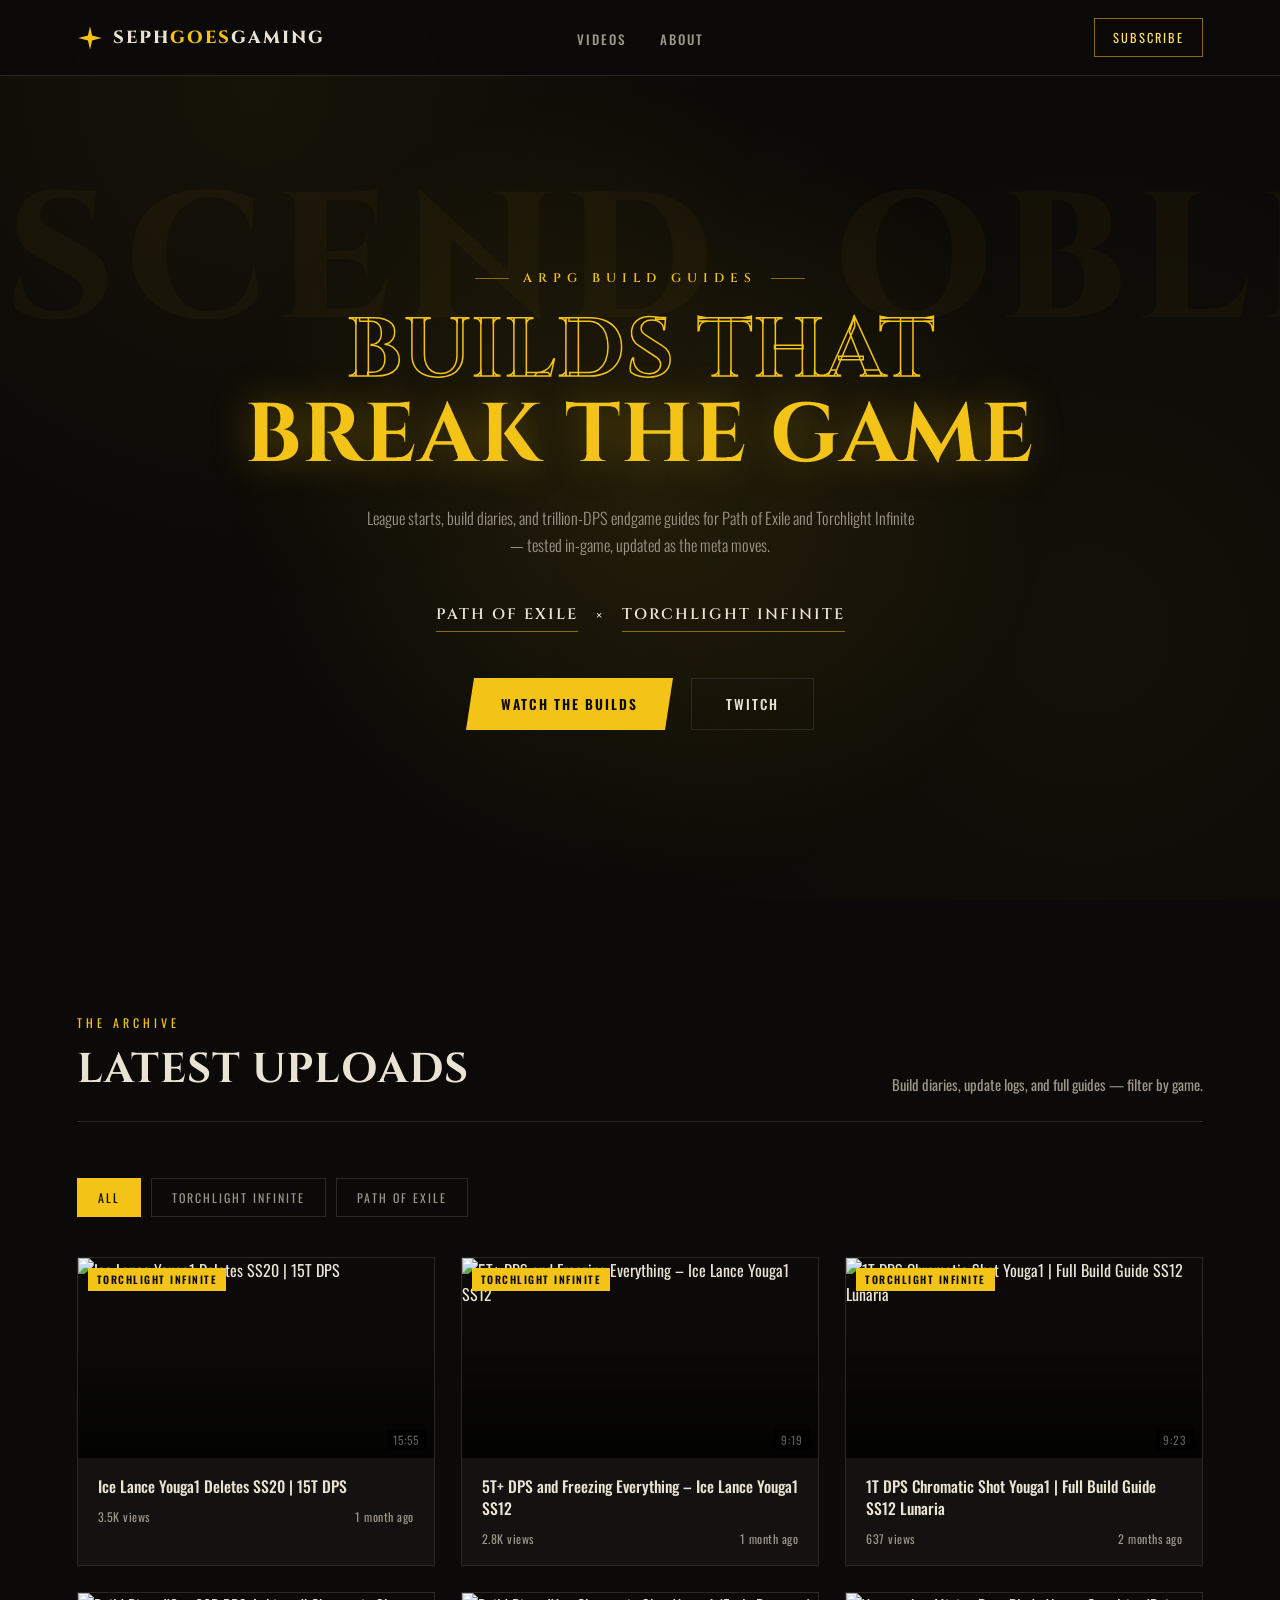
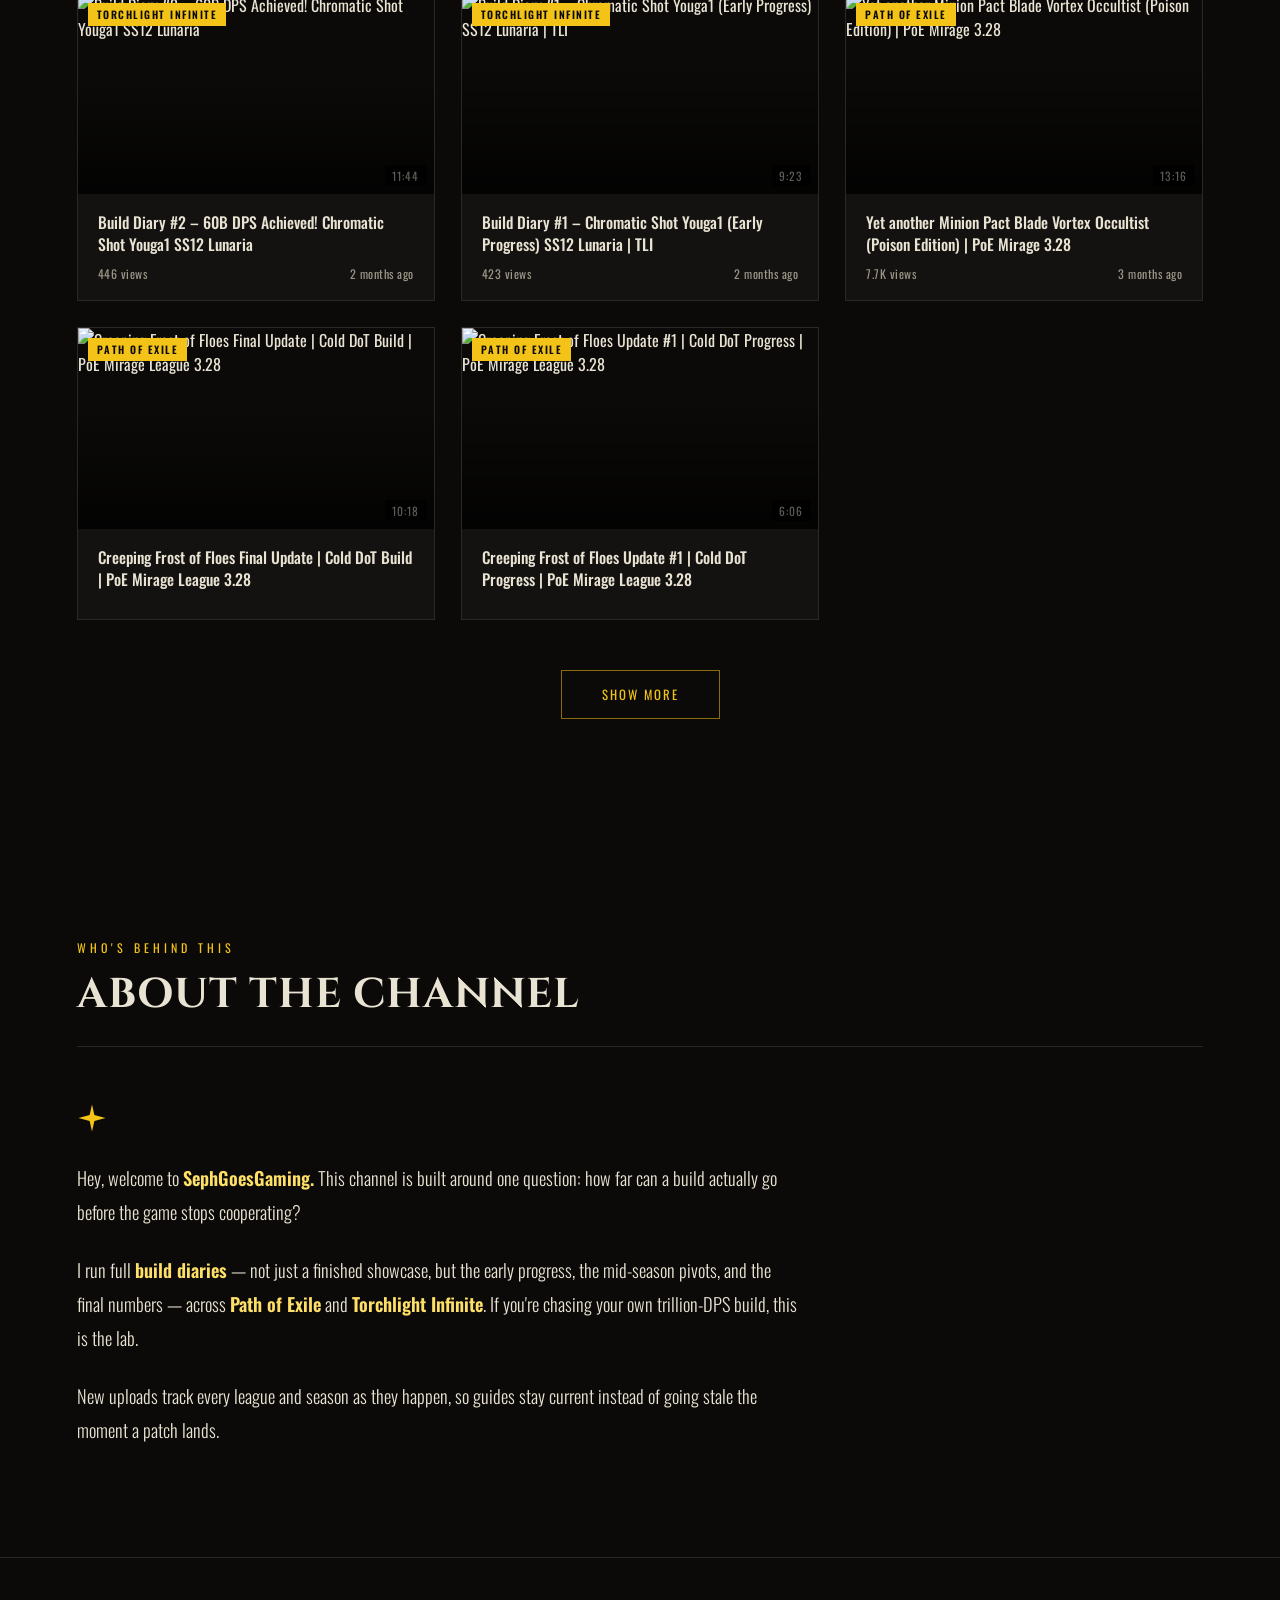
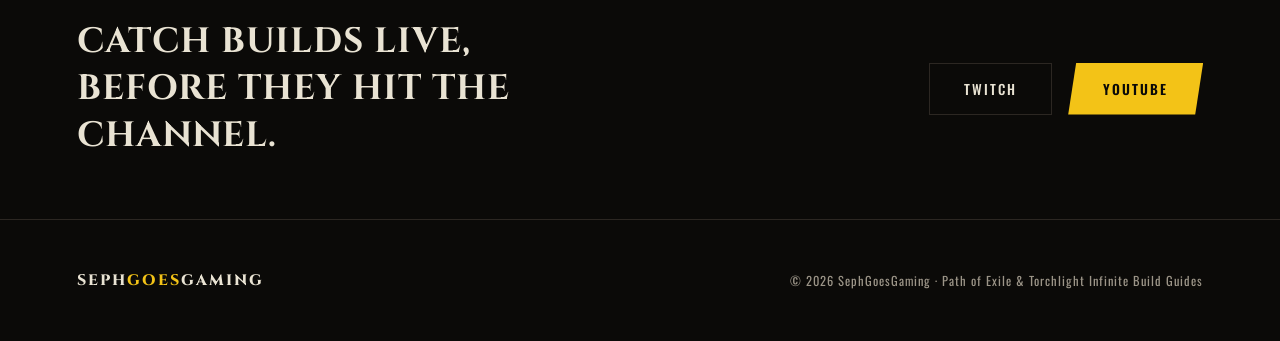
==== index.html @ 06bb28c8 "Update index.html" ====
<!DOCTYPE html>
<html lang="en">
<head>
<meta charset="UTF-8">
<title>SephGoesGaming — ARPG Build Guides</title>
<meta name="description" content="Path of Exile and Torchlight Infinite build diaries, league-start plans, and trillion-DPS guides from SephGoesGaming.">
<meta name="viewport" content="width=device-width, initial-scale=1.0">
<link rel="icon" type="image/svg+xml" href="assets/favicon.svg">
<link rel="stylesheet" href="css/style.css?v=5">
</head>
<body>

<nav>
  <div class="brand">
    <svg class="brand-mark" viewBox="0 0 100 100" fill="none">
      <path d="M50 5 L58 40 L95 50 L58 60 L50 95 L42 60 L5 50 L42 40 Z" fill="#f3c317"/>
    </svg>
    <div class="brand-name">SEPH<span>GOES</span>GAMING</div>
  </div>
  <ul class="nav-links">
    <li><a href="#videos">Videos</a></li>
    <li><a href="#about">About</a></li>
  </ul>
  <a class="nav-cta" href="https://www.youtube.com/@SephGoesGaming" target="_blank" rel="noopener">Subscribe</a>
</nav>

<section class="hero">
  <div class="hero-glow"></div>
  <div class="hero-rune">EXILE&nbsp;&nbsp;ASCEND&nbsp;&nbsp;OBLITERATE</div>
  <div class="eyebrow hero-in" style="animation-delay:.05s">ARPG Build Guides</div>
  <h1 class="hero-in" style="animation-delay:.18s"><span class="stroke">BUILDS THAT</span><br><span class="fill">BREAK THE GAME</span></h1>
  <p class="hero-sub hero-in" style="animation-delay:.32s">League starts, build diaries, and trillion-DPS endgame guides for Path of Exile and Torchlight Infinite — tested in-game, updated as the meta moves.</p>

  <div class="hero-games hero-in" style="animation-delay:.46s">
    <span>Path of Exile</span>
    <span class="hero-games-sep">×</span>
    <span>Torchlight Infinite</span>
  </div>

  <div class="hero-actions hero-in" style="animation-delay:.6s">
    <a class="btn-primary" href="#videos">Watch the Builds</a>
    <a class="btn-secondary" href="https://www.twitch.tv/sephgoesgaming" target="_blank" rel="noopener">Twitch</a>
  </div>
</section>

<section id="videos">
  <div class="section-head reveal">
    <div>
      <span class="tag">The Archive</span>
      <h2>Latest Uploads</h2>
    </div>
    <p>Build diaries, update logs, and full guides — filter by game.</p>
  </div>

  <div class="filter-bar reveal">
    <button class="filter-btn active" data-filter="all">All</button>
    <button class="filter-btn" data-filter="tli">Torchlight Infinite</button>
    <button class="filter-btn" data-filter="poe">Path of Exile</button>
  </div>

  <div class="video-grid" id="videoGrid"></div>

  <button class="show-more reveal" id="showMoreBtn">Show More</button>
</section>

<section id="about">
  <div class="section-head reveal">
    <div>
      <span class="tag">Who's Behind This</span>
      <h2>About the Channel</h2>
    </div>
  </div>
  <div class="about">
    <svg class="about-mark reveal" viewBox="0 0 100 100" fill="none">
      <path d="M50 5 L58 40 L95 50 L58 60 L50 95 L42 60 L5 50 L42 40 Z" fill="#f3c317"/>
    </svg>
    <div class="about-copy reveal">
      <p>Hey, welcome to <strong>SephGoesGaming.</strong> This channel is built around one question: how far can a build actually go before the game stops cooperating?</p>
      <p>I run full <strong>build diaries</strong> — not just a finished showcase, but the early progress, the mid-season pivots, and the final numbers — across <strong>Path of Exile</strong> and <strong>Torchlight Infinite</strong>. If you're chasing your own trillion-DPS build, this is the lab.</p>
      <p>New uploads track every league and season as they happen, so guides stay current instead of going stale the moment a patch lands.</p>
    </div>
  </div>
</section>

<div class="follow-strip reveal">
  <h2>Catch builds live, before they hit the channel.</h2>
  <div class="follow-links">
    <a class="btn-secondary" href="https://www.twitch.tv/sephgoesgaming" target="_blank" rel="noopener">Twitch</a>
    <a class="btn-primary" href="https://www.youtube.com/@SephGoesGaming" target="_blank" rel="noopener">YouTube</a>
  </div>
</div>

<footer class="reveal">
  <div class="brand-name">SEPH<span style="color:var(--gold)">GOES</span>GAMING</div>
  <div class="fine">© 2026 SephGoesGaming · Path of Exile & Torchlight Infinite Build Guides</div>
</footer>

<!-- Video Modal -->
<div id="videoModal" class="modal-overlay">
  <div class="modal-box">
    <button class="modal-close" id="modalClose">✕</button>
    <div class="modal-player">
      <iframe id="modalIframe" src="" frameborder="0" allowfullscreen
        allow="accelerometer; autoplay; clipboard-write; encrypted-media; gyroscope; picture-in-picture">
      </iframe>
    </div>
    <div class="modal-info">
      <h3 id="modalTitle"></h3>
      <div class="modal-meta"><span id="modalViews"></span><span id="modalTime"></span></div>
    </div>
  </div>
</div>

<script src="js/videos.js?v=5"></script>
<script src="js/script.js?v=5"></script>

</body>
</html>
---- css/style.css ----
@import url('https://fonts.googleapis.com/css2?family=Cinzel:wght@600;800&family=Oswald:wght@400;500;600&display=swap');

:root{
  --black: #0b0a08;
  --black-soft: #141210;
  --black-panel: #1c1916;
  --gold: #f3c317;
  --gold-bright: #ffe066;
  --gold-dim: #8a6c0e;
  --ash: #9c9588;
  --bone: #e9e3d3;
  --rule: #2c2722;
}

*{box-sizing:border-box; margin:0; padding:0;}
html{scroll-behavior:smooth;}
body{
  background:var(--black);
  color:var(--bone);
  font-family:'Oswald', sans-serif;
  overflow-x:hidden;
}

h1,h2,h3,.eyebrow{font-family:'Cinzel', serif;}

/* texture */
body::before{
  content:"";
  position:fixed; inset:0;
  background-image:
    radial-gradient(circle at 20% 10%, rgba(243,195,23,0.05), transparent 40%),
    radial-gradient(circle at 85% 70%, rgba(243,195,23,0.04), transparent 45%);
  pointer-events:none;
  z-index:0;
}

/* ============ NAV ============ */
nav{
  position:sticky; top:0; z-index:50;
  display:grid; grid-template-columns:1fr auto 1fr; align-items:center;
  padding:18px 6vw;
  background:rgba(11,10,8,0.88);
  backdrop-filter:blur(6px);
  border-bottom:1px solid var(--rule);
}
.brand{display:flex; align-items:center; gap:10px; justify-self:start;}
.nav-cta{justify-self:end;}
.brand-mark{width:26px; height:26px; flex-shrink:0;}
.brand-name{font-family:'Cinzel',serif; font-weight:800; letter-spacing:2px; font-size:1.1rem;}
.brand-name span{color:var(--gold);}
.nav-links{display:flex; gap:34px; list-style:none;}
.nav-links a{
  color:var(--ash); text-decoration:none; font-size:0.82rem;
  letter-spacing:2px; text-transform:uppercase; font-weight:500;
  transition:color .25s;
  position:relative;
}
.nav-links a:hover{color:var(--gold-bright);}
.nav-links a::after{
  content:""; position:absolute; left:0; bottom:-6px; width:0; height:1px;
  background:var(--gold); transition:width .25s;
}
.nav-links a:hover::after{width:100%;}
.nav-cta{
  border:1px solid var(--gold-dim); color:var(--gold-bright);
  padding:9px 18px; font-size:0.78rem; letter-spacing:2px;
  text-decoration:none; text-transform:uppercase;
  transition:all .25s;
}
.nav-cta:hover{background:var(--gold); color:var(--black); border-color:var(--gold);}

/* ============ HERO ============ */
.hero{
  position:relative;
  min-height:92vh;
  display:flex; flex-direction:column; align-items:center; justify-content:center;
  text-align:center;
  padding:80px 6vw 60px;
  overflow:hidden;
}
.hero-glow{
  position:absolute; top:50%; left:50%; width:900px; height:900px;
  transform:translate(-50%,-50%);
  background:radial-gradient(circle, rgba(243,195,23,0.10) 0%, transparent 65%);
  z-index:0; pointer-events:none;
}
.hero-rune{
  position:absolute; font-size:14vw; font-family:'Cinzel',serif; font-weight:800;
  color:rgba(243,195,23,0.035); letter-spacing:10px; white-space:nowrap;
  top:8%; z-index:0; user-select:none;
}
.eyebrow{
  color:var(--gold); letter-spacing:6px; font-size:0.78rem; font-weight:600;
  text-transform:uppercase; margin-bottom:22px; z-index:1;
  display:flex; align-items:center; gap:14px;
}
.eyebrow::before, .eyebrow::after{content:""; width:34px; height:1px; background:var(--gold-dim);}

.hero h1{
  font-size:clamp(2.6rem, 7vw, 5.2rem);
  line-height:1.02;
  letter-spacing:1px;
  z-index:1;
  text-transform:uppercase;
}
.hero h1 .stroke{
  -webkit-text-stroke:1.5px var(--gold);
  color:transparent;
}
.hero h1 .fill{
  color:var(--gold);
  text-shadow:0 0 40px rgba(243,195,23,0.35);
}

.hero-sub{
  margin-top:26px; max-width:560px; color:var(--ash); font-size:1.02rem;
  line-height:1.7; z-index:1; font-weight:300;
}

.hero-games{
  display:flex; align-items:center; gap:18px; margin-top:44px; z-index:1;
  flex-wrap:wrap; justify-content:center;
}
.hero-games span{
  font-family:'Cinzel', serif; font-weight:600; letter-spacing:2px;
  font-size:0.95rem; text-transform:uppercase; color:var(--bone);
  padding-bottom:6px; border-bottom:1px solid var(--gold-dim);
}
.hero-games-sep{
  color:var(--gold); font-family:'Oswald',sans-serif; border-bottom:none !important;
  font-size:0.85rem;
}

.hero-actions{display:flex; gap:18px; margin-top:46px; z-index:1; flex-wrap:wrap; justify-content:center;}
.btn-primary{
  background:var(--gold); color:var(--black); padding:15px 34px;
  text-decoration:none; font-weight:600; letter-spacing:2px; font-size:0.85rem;
  text-transform:uppercase; transition:all .25s; border:1px solid var(--gold);
  clip-path: polygon(8px 0, 100% 0, calc(100% - 8px) 100%, 0 100%);
}
.btn-primary:hover{background:var(--gold-bright); box-shadow:0 0 30px rgba(243,195,23,0.4);}
.btn-secondary{
  border:1px solid var(--rule); color:var(--bone); padding:15px 34px;
  text-decoration:none; font-weight:500; letter-spacing:2px; font-size:0.85rem;
  text-transform:uppercase; transition:all .25s;
}
.btn-secondary:hover{border-color:var(--gold-dim); color:var(--gold-bright);}

/* ============ SECTION SHARED ============ */
section{position:relative; z-index:1; padding:110px 6vw;}
.section-head{
  display:flex; align-items:flex-end; justify-content:space-between;
  margin-bottom:56px; flex-wrap:wrap; gap:20px;
  border-bottom:1px solid var(--rule); padding-bottom:24px;
}
.section-head .tag{
  color:var(--gold); letter-spacing:4px; font-size:0.75rem; text-transform:uppercase; margin-bottom:10px; display:block;
}
.section-head h2{font-size:clamp(1.8rem,4vw,2.6rem); letter-spacing:1px; text-transform:uppercase;}
.section-head p{color:var(--ash); max-width:380px; font-size:0.92rem; line-height:1.6;}

/* ============ VIDEO SHOWCASE ============ */
.filter-bar{display:flex; gap:10px; margin-bottom:40px; flex-wrap:wrap;}
.filter-btn{
  background:transparent; border:1px solid var(--rule); color:var(--ash);
  padding:10px 20px; font-family:'Oswald',sans-serif; font-size:0.75rem; letter-spacing:2px;
  text-transform:uppercase; cursor:pointer; transition:all .2s;
}
.filter-btn:hover{border-color:var(--gold-dim); color:var(--gold-bright);}
.filter-btn.active{background:var(--gold); color:var(--black); border-color:var(--gold);}

.video-grid{
  display:grid; grid-template-columns:repeat(auto-fill, minmax(320px,1fr)); gap:26px;
}
.video-card{
  background:var(--black-soft); border:1px solid var(--rule);
  transition:transform .25s, border-color .25s, box-shadow .25s;
  cursor:pointer; text-decoration:none; color:inherit; display:block;
}
.video-card:hover{
  transform:translateY(-6px); border-color:var(--gold-dim);
  box-shadow:0 18px 40px rgba(0,0,0,0.5);
}
.thumb{
  position:relative; aspect-ratio:16/9; width:100%;
  background:#0b0a08;
  display:flex; align-items:flex-end; justify-content:flex-start; overflow:hidden;
}
.thumb-img{
  position:absolute; inset:0; width:100%; height:100%; object-fit:cover;
  transition:transform .35s ease;
}
.video-card:hover .thumb-img{transform:scale(1.04);}
.thumb::after{
  content:""; position:absolute; inset:0;
  background:linear-gradient(to top, rgba(0,0,0,0.7) 0%, transparent 60%);
  pointer-events:none;
}
.play-icon{
  position:absolute; top:50%; left:50%; transform:translate(-50%,-50%);
  width:52px; height:52px; border-radius:50%;
  background:rgba(243,195,23,0.15); border:2px solid rgba(243,195,23,0.5);
  display:flex; align-items:center; justify-content:center;
  font-size:1.2rem; color:var(--gold-bright);
  opacity:0; transition:opacity .25s; z-index:2;
}
.video-card:hover .play-icon{opacity:1;}
.thumb .dps{
  font-family:'Cinzel',serif; font-weight:800; color:var(--gold-bright);
  font-size:1.4rem; padding:16px; text-shadow:0 2px 10px rgba(0,0,0,0.8);
  letter-spacing:1px;
}
.thumb .duration{
  position:absolute; bottom:8px; right:8px; background:rgba(0,0,0,0.8);
  color:var(--bone); font-size:0.72rem; padding:2px 7px; letter-spacing:1px;
}
.thumb .game-badge{
  position:absolute; top:10px; left:10px; font-size:0.65rem; letter-spacing:1.5px;
  color:var(--black); background:var(--gold); padding:4px 9px; text-transform:uppercase;
  font-weight:600;
}
.video-meta{padding:18px 20px;}
.video-meta h4{
  font-family:'Oswald',sans-serif; font-weight:500; font-size:0.98rem; line-height:1.4;
  margin-bottom:10px; color:var(--bone);
}
.video-meta .sub{
  display:flex; justify-content:space-between; color:var(--ash); font-size:0.75rem; letter-spacing:0.5px;
}

.show-more{
  display:block; margin:50px auto 0; background:transparent; border:1px solid var(--gold-dim);
  color:var(--gold); padding:14px 40px; font-family:'Oswald',sans-serif; letter-spacing:2px;
  text-transform:uppercase; font-size:0.8rem; cursor:pointer; transition:all .25s;
}
.show-more:hover{background:var(--gold); color:var(--black);}

/* ============ ABOUT / CTA ============ */
.about{
  max-width:760px;
}
.about-mark{
  width:30px; height:30px; display:block; margin-bottom:28px;
}
.about-copy p{
  color:var(--bone); line-height:1.85; font-size:1.15rem; font-weight:300;
  margin-bottom:24px; max-width:720px;
}
.about-copy p:last-child{margin-bottom:0;}
.about-copy strong{color:var(--gold-bright); font-weight:600;}

.follow-strip{
  border-top:1px solid var(--rule); border-bottom:1px solid var(--rule);
  padding:60px 6vw; display:flex; align-items:center; justify-content:space-between;
  flex-wrap:wrap; gap:30px;
}
.follow-strip h2{font-size:clamp(1.6rem,3.5vw,2.2rem); text-transform:uppercase; letter-spacing:1px; max-width:520px;}
.follow-links{display:flex; gap:16px; flex-wrap:wrap;}

footer{padding:50px 6vw; display:flex; justify-content:space-between; align-items:center; flex-wrap:wrap; gap:16px;}
footer .brand-name{font-size:0.95rem;}
footer .fine{color:var(--ash); font-size:0.78rem; letter-spacing:1px;}

/* ============ VIDEO MODAL ============ */
.modal-overlay{
  position:fixed; inset:0; z-index:200;
  background:rgba(0,0,0,0.88);
  backdrop-filter:blur(6px);
  display:flex; align-items:center; justify-content:center;
  padding:20px;
  opacity:0; pointer-events:none;
  transition:opacity .3s ease;
}
.modal-overlay.open{opacity:1; pointer-events:all;}
.modal-box{
  background:var(--black-soft); border:1px solid var(--rule);
  width:100%; max-width:900px;
  transform:translateY(30px) scale(0.97);
  transition:transform .35s cubic-bezier(.16,.8,.3,1);
}
.modal-overlay.open .modal-box{transform:translateY(0) scale(1);}
.modal-player{position:relative; aspect-ratio:16/9; width:100%; background:#000;}
.modal-player iframe{position:absolute; inset:0; width:100%; height:100%;}
.modal-close{
  position:absolute; top:-42px; right:0;
  background:transparent; border:none; color:var(--ash);
  font-size:1.4rem; cursor:pointer; line-height:1;
  transition:color .2s;
}
.modal-close:hover{color:var(--gold-bright);}
.modal-box{position:relative;}
.modal-info{padding:18px 22px; border-top:1px solid var(--rule);}
.modal-info h3{font-family:'Oswald',sans-serif; font-weight:500; font-size:1.05rem; color:var(--bone); line-height:1.4;}
.modal-meta{display:flex; gap:20px; margin-top:8px; color:var(--ash); font-size:0.78rem;}


.reveal{
  opacity:0; transform:translateY(28px);
  transition:opacity .8s cubic-bezier(.16,.8,.3,1), transform .8s cubic-bezier(.16,.8,.3,1);
}
.reveal.visible{opacity:1; transform:translateY(0);}

.hero-in{opacity:0; transform:translateY(18px);}
.hero-in.play{
  animation:heroIn .9s cubic-bezier(.16,.8,.3,1) forwards;
}
@keyframes heroIn{
  to{opacity:1; transform:translateY(0);}
}

@media (prefers-reduced-motion: reduce){
  .reveal, .reveal.visible, .hero-in, .hero-in.play{
    opacity:1 !important; transform:none !important; animation:none !important; transition:none !important;
  }
}
@media (max-width:860px){
  .nav-links{display:none;}
  .about-copy p{font-size:1.02rem;}
  .hero-games{gap:10px;}
}
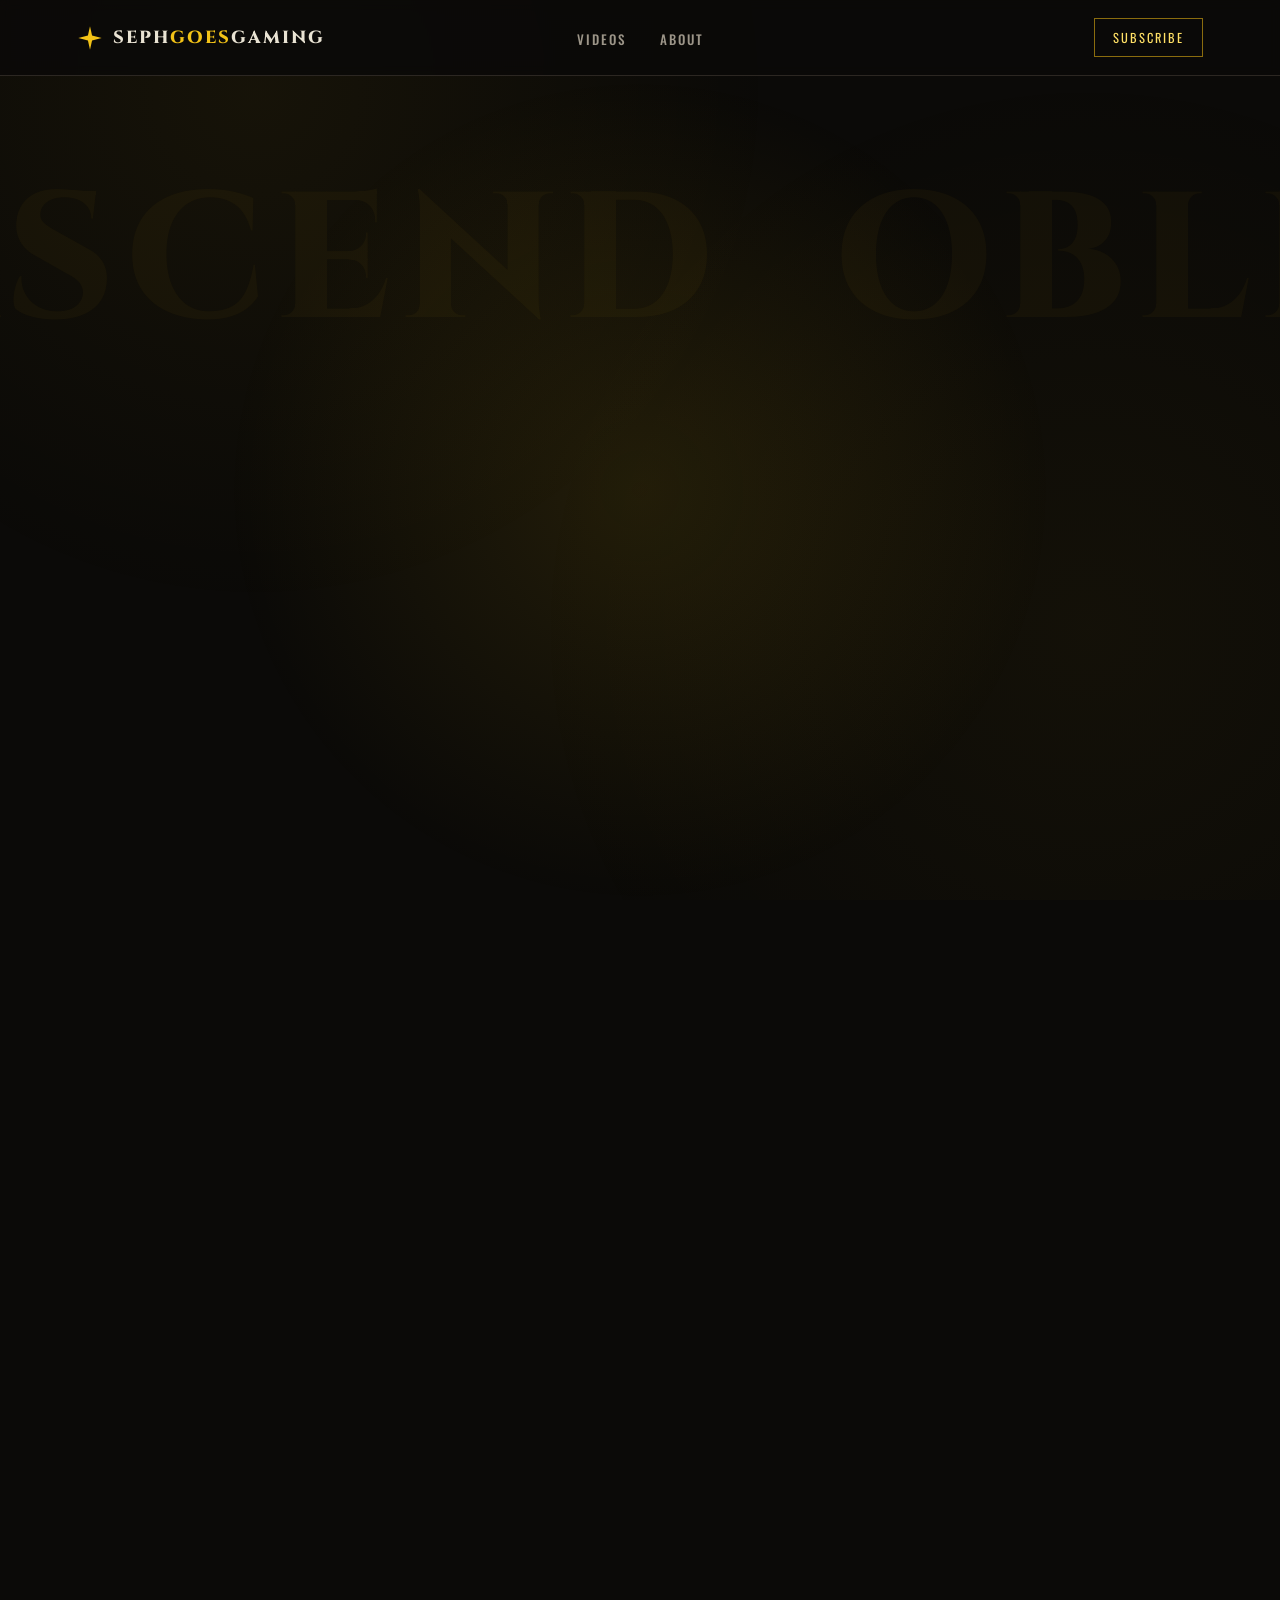
==== commit fe1887c8: "remove dps field" ====
--- a/index.html
+++ b/index.html
@@ -6,7 +6,7 @@
 <meta name="description" content="Path of Exile and Torchlight Infinite build diaries, league-start plans, and trillion-DPS guides from SephGoesGaming.">
 <meta name="viewport" content="width=device-width, initial-scale=1.0">
 <link rel="icon" type="image/svg+xml" href="assets/favicon.svg">
-<link rel="stylesheet" href="css/style.css?v=5">
+<link rel="stylesheet" href="css/style.css?v=6">
 </head>
 <body>
 
@@ -111,8 +111,8 @@
   </div>
 </div>
 
-<script src="js/videos.js?v=5"></script>
-<script src="js/script.js?v=5"></script>
+<script src="js/videos.js?v=6"></script>
+<script src="js/script.js?v=6"></script>
 
 </body>
 </html>
--- a/css/style.css
+++ b/css/style.css
@@ -205,11 +205,6 @@
   opacity:0; transition:opacity .25s; z-index:2;
 }
 .video-card:hover .play-icon{opacity:1;}
-.thumb .dps{
-  font-family:'Cinzel',serif; font-weight:800; color:var(--gold-bright);
-  font-size:1.4rem; padding:16px; text-shadow:0 2px 10px rgba(0,0,0,0.8);
-  letter-spacing:1px;
-}
 .thumb .duration{
   position:absolute; bottom:8px; right:8px; background:rgba(0,0,0,0.8);
   color:var(--bone); font-size:0.72rem; padding:2px 7px; letter-spacing:1px;
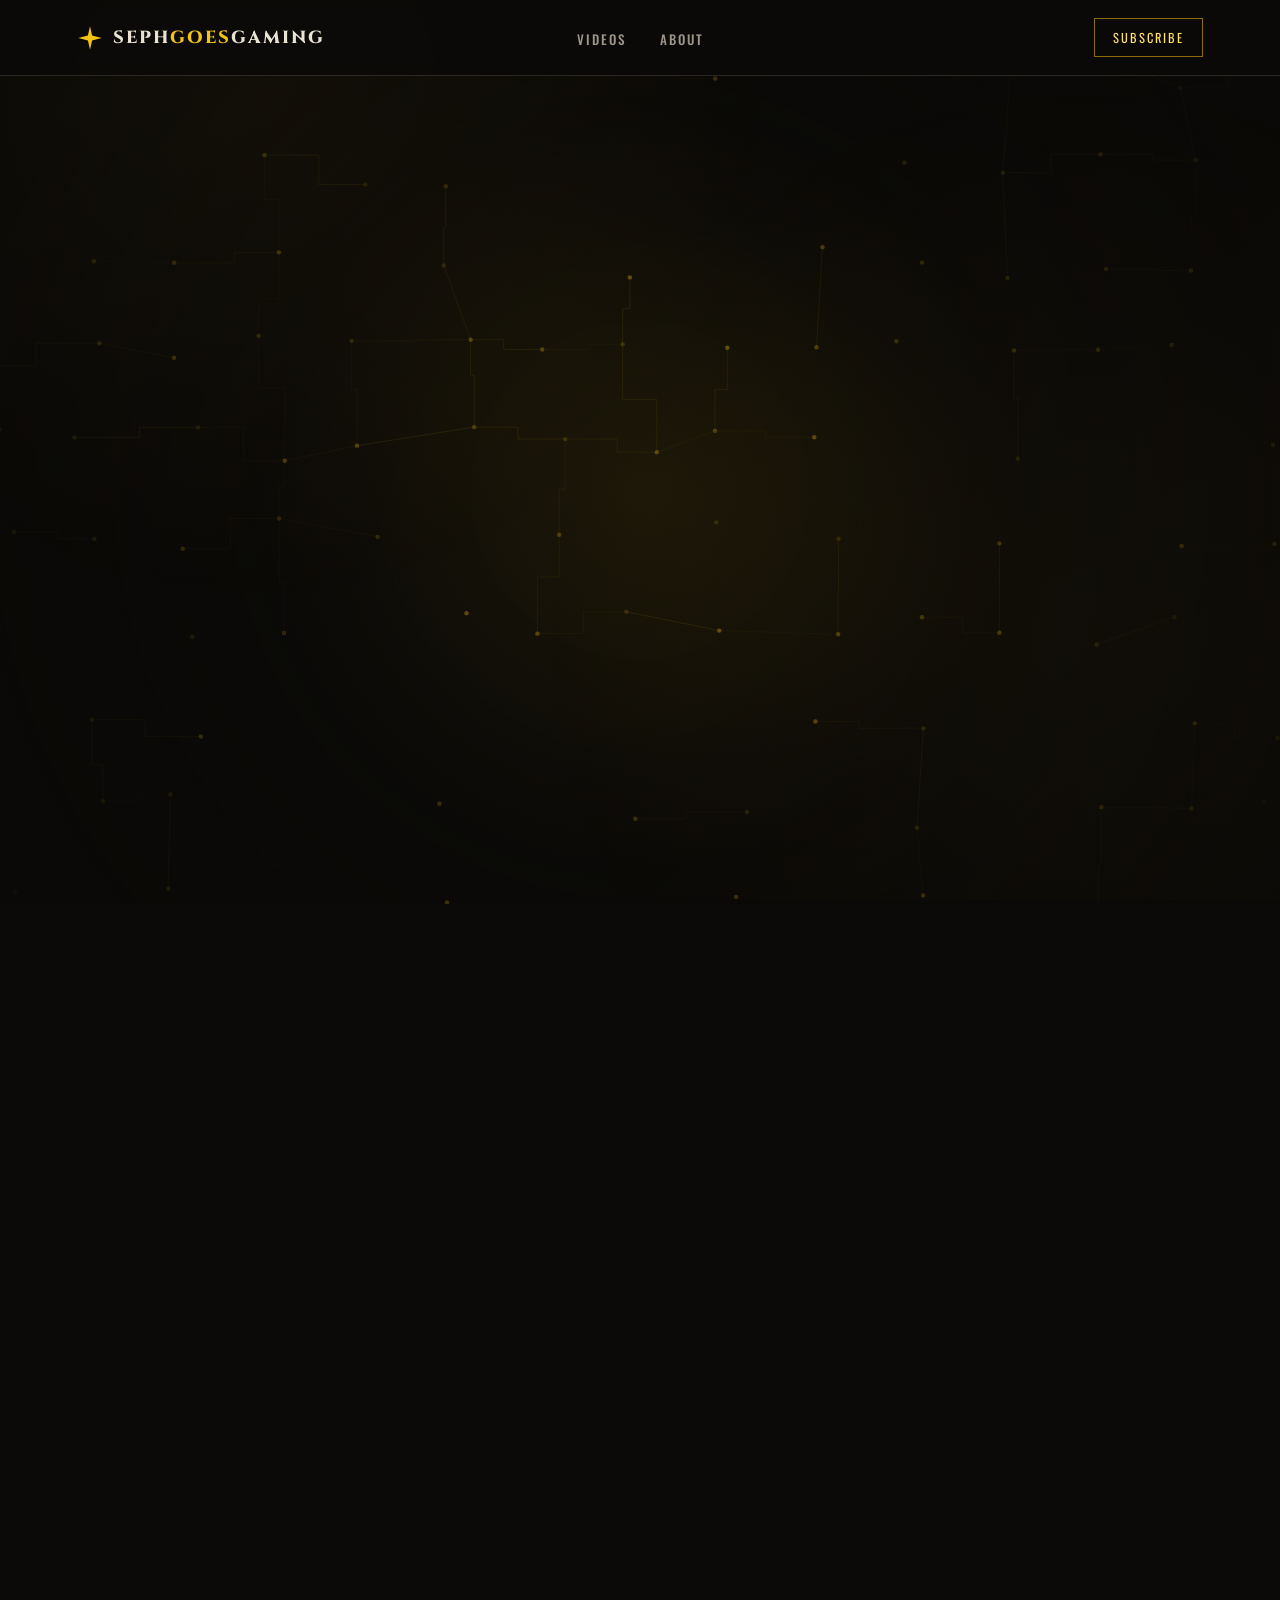
==== commit d81686f9: "update background" ====
--- a/index.html
+++ b/index.html
@@ -6,7 +6,7 @@
 <meta name="description" content="Path of Exile and Torchlight Infinite build diaries, league-start plans, and trillion-DPS guides from SephGoesGaming.">
 <meta name="viewport" content="width=device-width, initial-scale=1.0">
 <link rel="icon" type="image/svg+xml" href="assets/favicon.svg">
-<link rel="stylesheet" href="css/style.css?v=6">
+<link rel="stylesheet" href="css/style.css?v=7">
 </head>
 <body>
 
@@ -26,7 +26,7 @@
 
 <section class="hero">
   <div class="hero-glow"></div>
-  <div class="hero-rune">EXILE&nbsp;&nbsp;ASCEND&nbsp;&nbsp;OBLITERATE</div>
+  <canvas id="heroCircuit"></canvas>
   <div class="eyebrow hero-in" style="animation-delay:.05s">ARPG Build Guides</div>
   <h1 class="hero-in" style="animation-delay:.18s"><span class="stroke">BUILDS THAT</span><br><span class="fill">BREAK THE GAME</span></h1>
   <p class="hero-sub hero-in" style="animation-delay:.32s">League starts, build diaries, and trillion-DPS endgame guides for Path of Exile and Torchlight Infinite — tested in-game, updated as the meta moves.</p>
@@ -111,8 +111,109 @@
   </div>
 </div>
 
-<script src="js/videos.js?v=6"></script>
-<script src="js/script.js?v=6"></script>
-
+<script src="js/videos.js?v=7"></script>
+<script src="js/script.js?v=7"></script>
+<script>
+(function(){
+  const canvas = document.getElementById('heroCircuit');
+  const ctx = canvas.getContext('2d');
+  const GOLD = 'rgba(243,195,23,';
+  const NODE_R = 2.2;
+
+  function resize(){
+    canvas.width  = canvas.offsetWidth;
+    canvas.height = canvas.offsetHeight;
+  }
+
+  function draw(){
+    const W = canvas.width, H = canvas.height;
+    ctx.clearRect(0, 0, W, H);
+
+    const COLS = 14, ROWS = 9;
+    const cellW = W / COLS, cellH = H / ROWS;
+
+    const nodes = [];
+    for (let r = 0; r <= ROWS; r++){
+      for (let c = 0; c <= COLS; c++){
+        nodes.push({
+          x: c * cellW + (Math.random() - 0.5) * cellW * 0.4,
+          y: r * cellH + (Math.random() - 0.5) * cellH * 0.4,
+          active: Math.random() > 0.35
+        });
+      }
+    }
+
+    const stride = COLS + 1;
+
+    for (let r = 0; r <= ROWS; r++){
+      for (let c = 0; c <= COLS; c++){
+        const a = nodes[r * stride + c];
+        if (!a.active) continue;
+
+        if (c < COLS && Math.random() > 0.4){
+          const b = nodes[r * stride + c + 1];
+          if (b.active){
+            const alpha = 0.08 + Math.random() * 0.18;
+            ctx.strokeStyle = GOLD + alpha + ')';
+            ctx.lineWidth = 0.7;
+            ctx.beginPath();
+            ctx.moveTo(a.x, a.y);
+            if (Math.random() > 0.3){
+              const mid = a.x + (b.x - a.x) * (0.4 + Math.random() * 0.2);
+              ctx.lineTo(mid, a.y);
+              ctx.lineTo(mid, b.y);
+            }
+            ctx.lineTo(b.x, b.y);
+            ctx.stroke();
+          }
+        }
+
+        if (r < ROWS && Math.random() > 0.45){
+          const b = nodes[(r + 1) * stride + c];
+          if (b.active){
+            const alpha = 0.08 + Math.random() * 0.15;
+            ctx.strokeStyle = GOLD + alpha + ')';
+            ctx.lineWidth = 0.7;
+            ctx.beginPath();
+            ctx.moveTo(a.x, a.y);
+            if (Math.random() > 0.3){
+              const mid = a.y + (b.y - a.y) * (0.4 + Math.random() * 0.2);
+              ctx.lineTo(a.x, mid);
+              ctx.lineTo(b.x, mid);
+            }
+            ctx.lineTo(b.x, b.y);
+            ctx.stroke();
+          }
+        }
+      }
+    }
+
+    for (const n of nodes){
+      if (!n.active) continue;
+      const alpha = 0.25 + Math.random() * 0.45;
+      ctx.beginPath();
+      ctx.arc(n.x, n.y, NODE_R, 0, Math.PI * 2);
+      ctx.fillStyle = GOLD + alpha + ')';
+      ctx.fill();
+    }
+
+    const vignette = ctx.createRadialGradient(W/2, H/2, H*0.2, W/2, H/2, H*0.85);
+    vignette.addColorStop(0, 'rgba(11,10,8,0)');
+    vignette.addColorStop(1, 'rgba(11,10,8,0.82)');
+    ctx.fillStyle = vignette;
+    ctx.fillRect(0, 0, W, H);
+  }
+
+  let frame;
+  function loop(){
+    draw();
+    frame = setTimeout(loop, 2800 + Math.random() * 1400);
+  }
+
+  resize();
+  loop();
+  window.addEventListener('resize', () => { clearTimeout(frame); resize(); loop(); });
+})();
+</script>
 </body>
 </html>
--- a/css/style.css
+++ b/css/style.css
@@ -81,13 +81,12 @@
 .hero-glow{
   position:absolute; top:50%; left:50%; width:900px; height:900px;
   transform:translate(-50%,-50%);
-  background:radial-gradient(circle, rgba(243,195,23,0.10) 0%, transparent 65%);
+  background:radial-gradient(circle, rgba(243,195,23,0.08) 0%, transparent 60%);
   z-index:0; pointer-events:none;
 }
-.hero-rune{
-  position:absolute; font-size:14vw; font-family:'Cinzel',serif; font-weight:800;
-  color:rgba(243,195,23,0.035); letter-spacing:10px; white-space:nowrap;
-  top:8%; z-index:0; user-select:none;
+#heroCircuit{
+  position:absolute; inset:0; width:100%; height:100%;
+  z-index:0; pointer-events:none; opacity:0.55;
 }
 .eyebrow{
   color:var(--gold); letter-spacing:6px; font-size:0.78rem; font-weight:600;
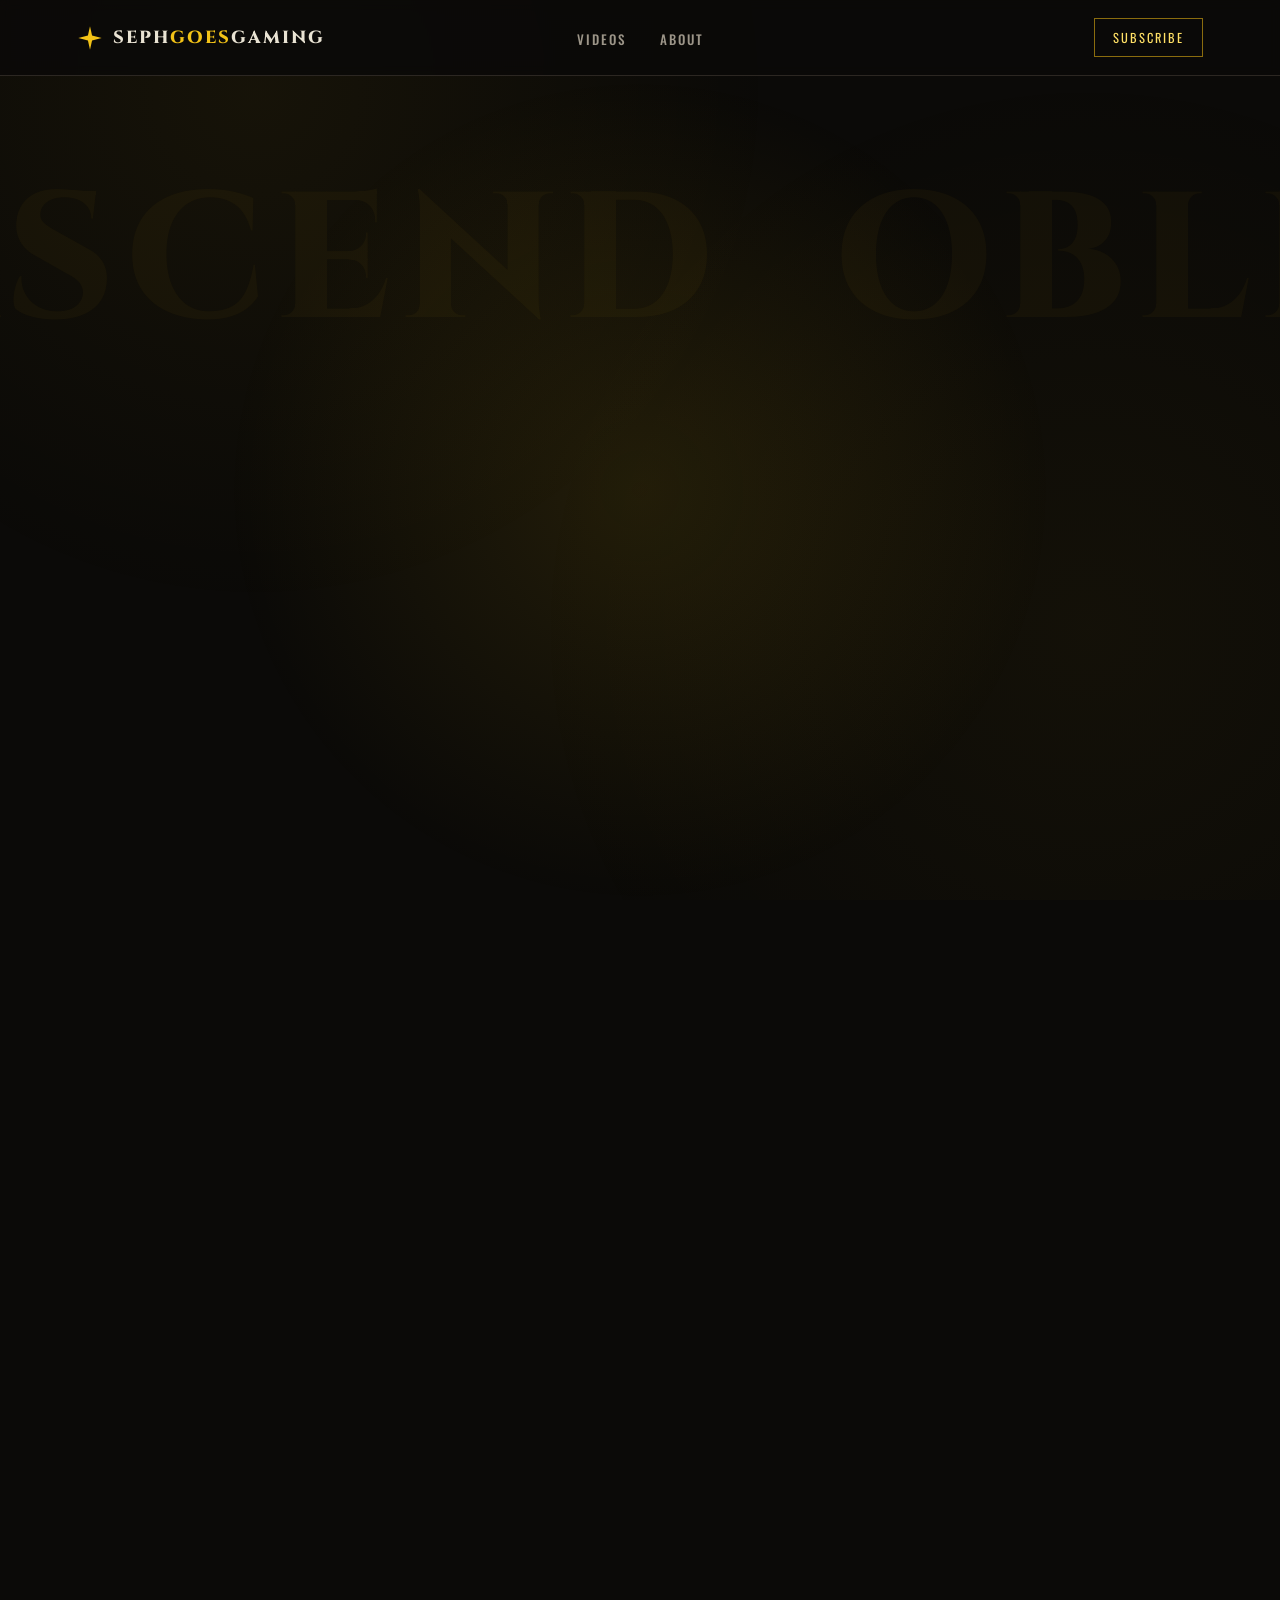
==== commit 8bf1538e: "revert to v9" ====
--- a/index.html
+++ b/index.html
@@ -6,7 +6,7 @@
 <meta name="description" content="Path of Exile and Torchlight Infinite build diaries, league-start plans, and trillion-DPS guides from SephGoesGaming.">
 <meta name="viewport" content="width=device-width, initial-scale=1.0">
 <link rel="icon" type="image/svg+xml" href="assets/favicon.svg">
-<link rel="stylesheet" href="css/style.css?v=7">
+<link rel="stylesheet" href="css/style.css?v=6">
 </head>
 <body>
 
@@ -26,7 +26,7 @@
 
 <section class="hero">
   <div class="hero-glow"></div>
-  <canvas id="heroCircuit"></canvas>
+  <div class="hero-rune">EXILE&nbsp;&nbsp;ASCEND&nbsp;&nbsp;OBLITERATE</div>
   <div class="eyebrow hero-in" style="animation-delay:.05s">ARPG Build Guides</div>
   <h1 class="hero-in" style="animation-delay:.18s"><span class="stroke">BUILDS THAT</span><br><span class="fill">BREAK THE GAME</span></h1>
   <p class="hero-sub hero-in" style="animation-delay:.32s">League starts, build diaries, and trillion-DPS endgame guides for Path of Exile and Torchlight Infinite — tested in-game, updated as the meta moves.</p>
@@ -111,109 +111,8 @@
   </div>
 </div>
 
-<script src="js/videos.js?v=7"></script>
-<script src="js/script.js?v=7"></script>
-<script>
-(function(){
-  const canvas = document.getElementById('heroCircuit');
-  const ctx = canvas.getContext('2d');
-  const GOLD = 'rgba(243,195,23,';
-  const NODE_R = 2.2;
+<script src="js/videos.js?v=6"></script>
+<script src="js/script.js?v=6"></script>
 
-  function resize(){
-    canvas.width  = canvas.offsetWidth;
-    canvas.height = canvas.offsetHeight;
-  }
-
-  function draw(){
-    const W = canvas.width, H = canvas.height;
-    ctx.clearRect(0, 0, W, H);
-
-    const COLS = 14, ROWS = 9;
-    const cellW = W / COLS, cellH = H / ROWS;
-
-    const nodes = [];
-    for (let r = 0; r <= ROWS; r++){
-      for (let c = 0; c <= COLS; c++){
-        nodes.push({
-          x: c * cellW + (Math.random() - 0.5) * cellW * 0.4,
-          y: r * cellH + (Math.random() - 0.5) * cellH * 0.4,
-          active: Math.random() > 0.35
-        });
-      }
-    }
-
-    const stride = COLS + 1;
-
-    for (let r = 0; r <= ROWS; r++){
-      for (let c = 0; c <= COLS; c++){
-        const a = nodes[r * stride + c];
-        if (!a.active) continue;
-
-        if (c < COLS && Math.random() > 0.4){
-          const b = nodes[r * stride + c + 1];
-          if (b.active){
-            const alpha = 0.08 + Math.random() * 0.18;
-            ctx.strokeStyle = GOLD + alpha + ')';
-            ctx.lineWidth = 0.7;
-            ctx.beginPath();
-            ctx.moveTo(a.x, a.y);
-            if (Math.random() > 0.3){
-              const mid = a.x + (b.x - a.x) * (0.4 + Math.random() * 0.2);
-              ctx.lineTo(mid, a.y);
-              ctx.lineTo(mid, b.y);
-            }
-            ctx.lineTo(b.x, b.y);
-            ctx.stroke();
-          }
-        }
-
-        if (r < ROWS && Math.random() > 0.45){
-          const b = nodes[(r + 1) * stride + c];
-          if (b.active){
-            const alpha = 0.08 + Math.random() * 0.15;
-            ctx.strokeStyle = GOLD + alpha + ')';
-            ctx.lineWidth = 0.7;
-            ctx.beginPath();
-            ctx.moveTo(a.x, a.y);
-            if (Math.random() > 0.3){
-              const mid = a.y + (b.y - a.y) * (0.4 + Math.random() * 0.2);
-              ctx.lineTo(a.x, mid);
-              ctx.lineTo(b.x, mid);
-            }
-            ctx.lineTo(b.x, b.y);
-            ctx.stroke();
-          }
-        }
-      }
-    }
-
-    for (const n of nodes){
-      if (!n.active) continue;
-      const alpha = 0.25 + Math.random() * 0.45;
-      ctx.beginPath();
-      ctx.arc(n.x, n.y, NODE_R, 0, Math.PI * 2);
-      ctx.fillStyle = GOLD + alpha + ')';
-      ctx.fill();
-    }
-
-    const vignette = ctx.createRadialGradient(W/2, H/2, H*0.2, W/2, H/2, H*0.85);
-    vignette.addColorStop(0, 'rgba(11,10,8,0)');
-    vignette.addColorStop(1, 'rgba(11,10,8,0.82)');
-    ctx.fillStyle = vignette;
-    ctx.fillRect(0, 0, W, H);
-  }
-
-  let frame;
-  function loop(){
-    draw();
-    frame = setTimeout(loop, 2800 + Math.random() * 1400);
-  }
-
-  resize();
-  loop();
-  window.addEventListener('resize', () => { clearTimeout(frame); resize(); loop(); });
-})();
-</script>
 </body>
 </html>
--- a/css/style.css
+++ b/css/style.css
@@ -81,12 +81,13 @@
 .hero-glow{
   position:absolute; top:50%; left:50%; width:900px; height:900px;
   transform:translate(-50%,-50%);
-  background:radial-gradient(circle, rgba(243,195,23,0.08) 0%, transparent 60%);
+  background:radial-gradient(circle, rgba(243,195,23,0.10) 0%, transparent 65%);
   z-index:0; pointer-events:none;
 }
-#heroCircuit{
-  position:absolute; inset:0; width:100%; height:100%;
-  z-index:0; pointer-events:none; opacity:0.55;
+.hero-rune{
+  position:absolute; font-size:14vw; font-family:'Cinzel',serif; font-weight:800;
+  color:rgba(243,195,23,0.035); letter-spacing:10px; white-space:nowrap;
+  top:8%; z-index:0; user-select:none;
 }
 .eyebrow{
   color:var(--gold); letter-spacing:6px; font-size:0.78rem; font-weight:600;
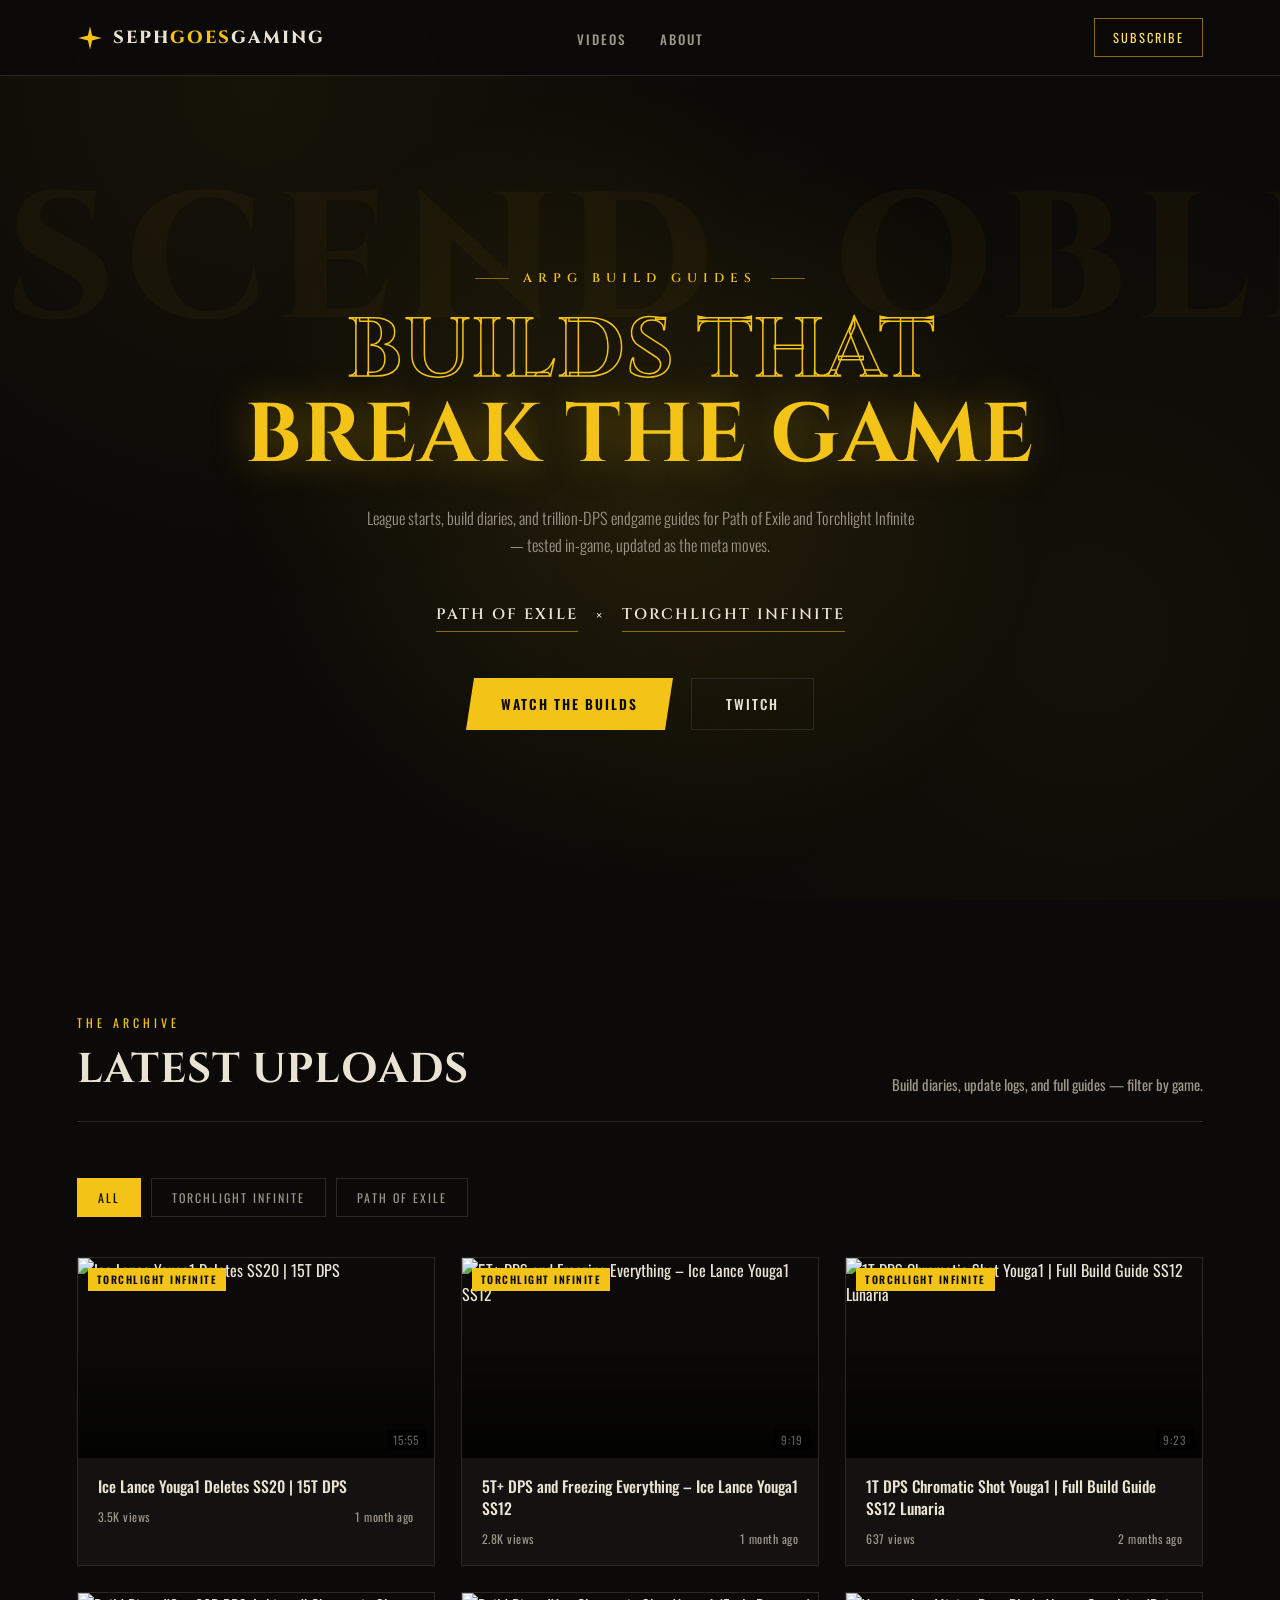
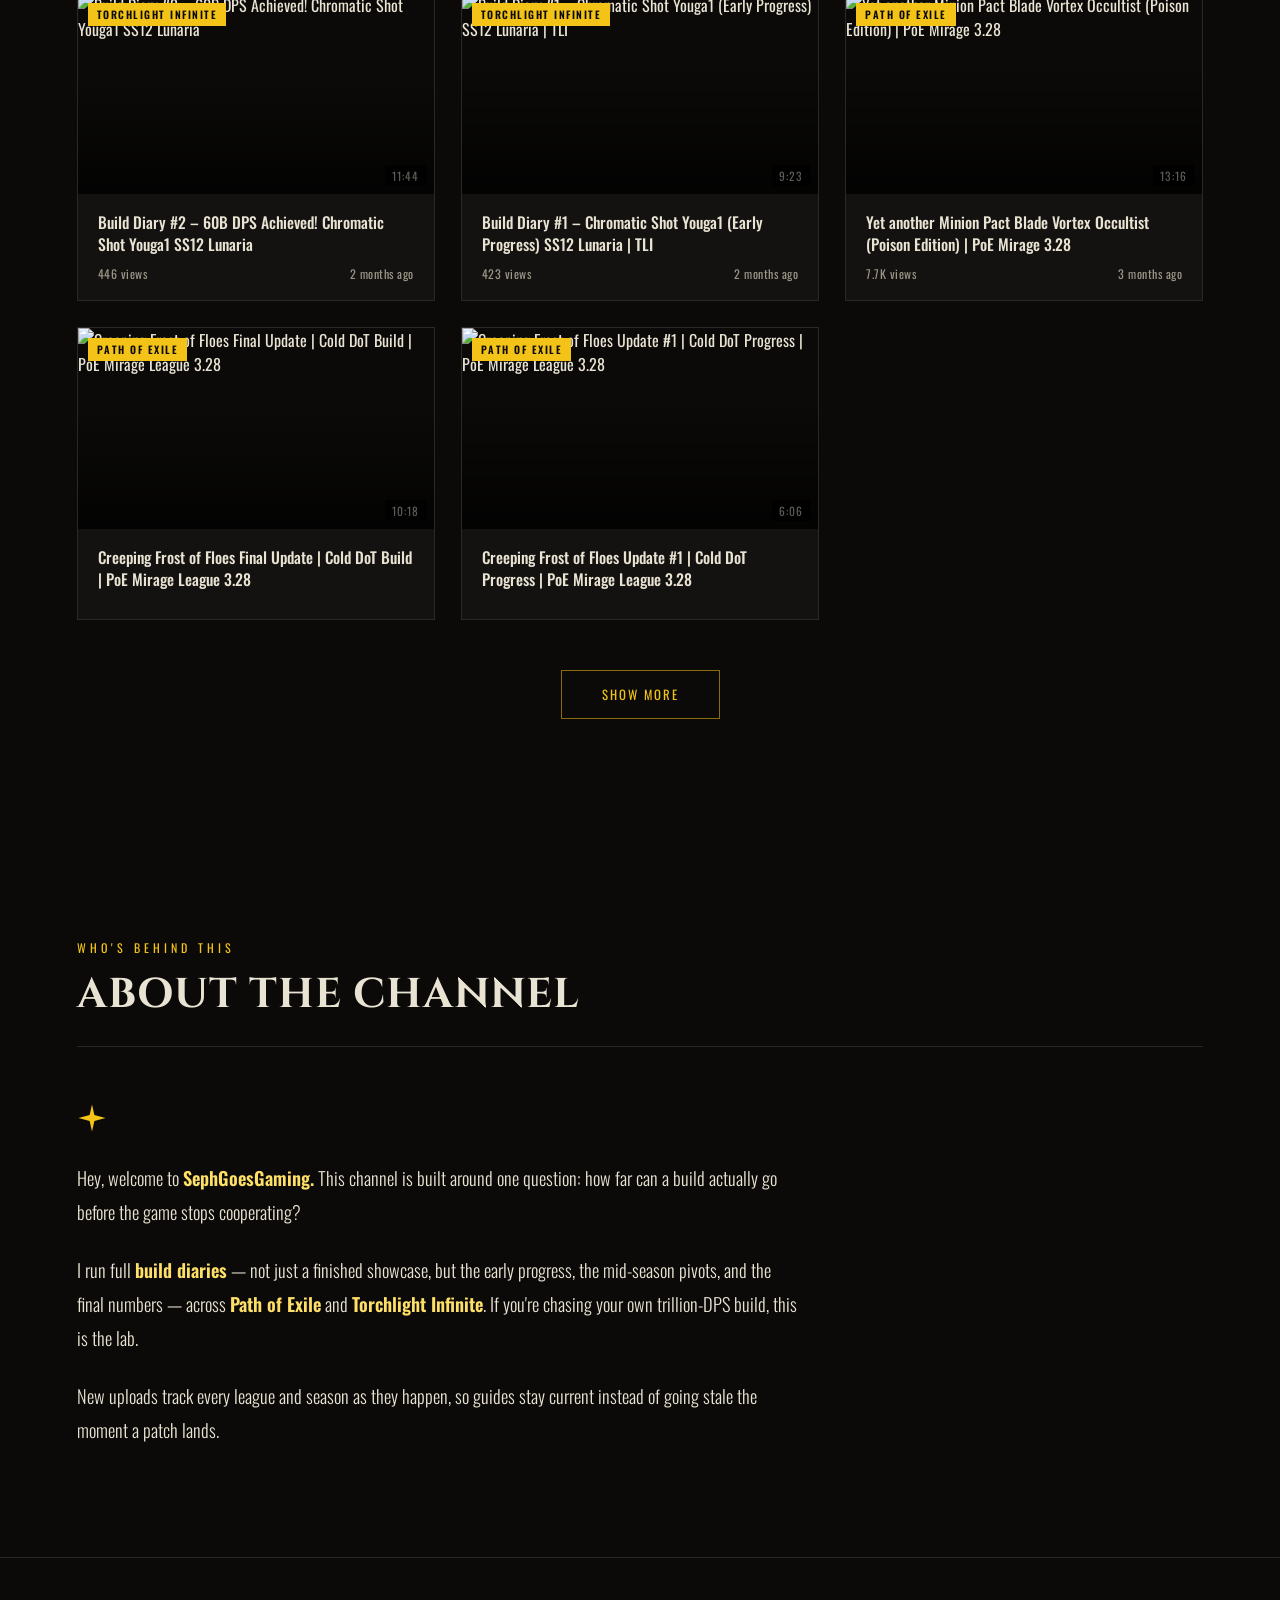
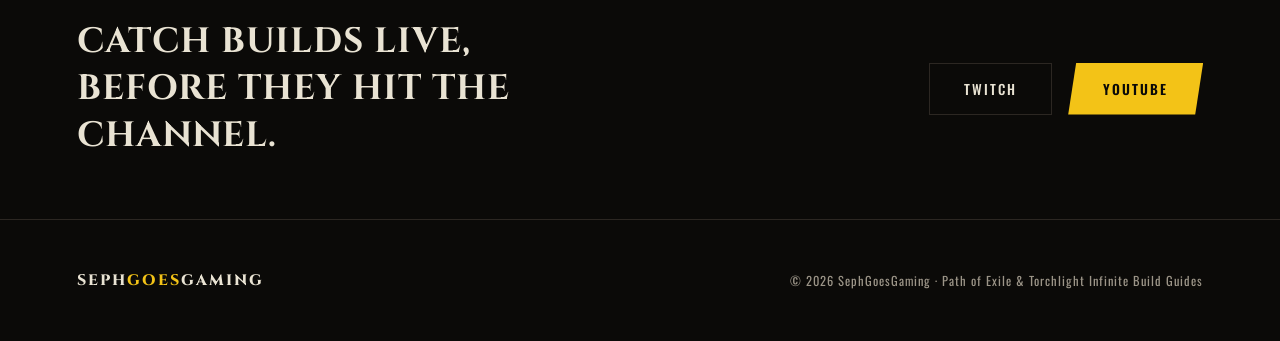
==== commit 6b84f6e6: "revert to v8" ====
--- a/index.html
+++ b/index.html
@@ -6,7 +6,7 @@
 <meta name="description" content="Path of Exile and Torchlight Infinite build diaries, league-start plans, and trillion-DPS guides from SephGoesGaming.">
 <meta name="viewport" content="width=device-width, initial-scale=1.0">
 <link rel="icon" type="image/svg+xml" href="assets/favicon.svg">
-<link rel="stylesheet" href="css/style.css?v=6">
+<link rel="stylesheet" href="css/style.css?v=5">
 </head>
 <body>
 
@@ -111,8 +111,8 @@
   </div>
 </div>
 
-<script src="js/videos.js?v=6"></script>
-<script src="js/script.js?v=6"></script>
+<script src="js/videos.js?v=5"></script>
+<script src="js/script.js?v=5"></script>
 
 </body>
 </html>
--- a/css/style.css
+++ b/css/style.css
@@ -205,6 +205,11 @@
   opacity:0; transition:opacity .25s; z-index:2;
 }
 .video-card:hover .play-icon{opacity:1;}
+.thumb .dps{
+  font-family:'Cinzel',serif; font-weight:800; color:var(--gold-bright);
+  font-size:1.4rem; padding:16px; text-shadow:0 2px 10px rgba(0,0,0,0.8);
+  letter-spacing:1px;
+}
 .thumb .duration{
   position:absolute; bottom:8px; right:8px; background:rgba(0,0,0,0.8);
   color:var(--bone); font-size:0.72rem; padding:2px 7px; letter-spacing:1px;
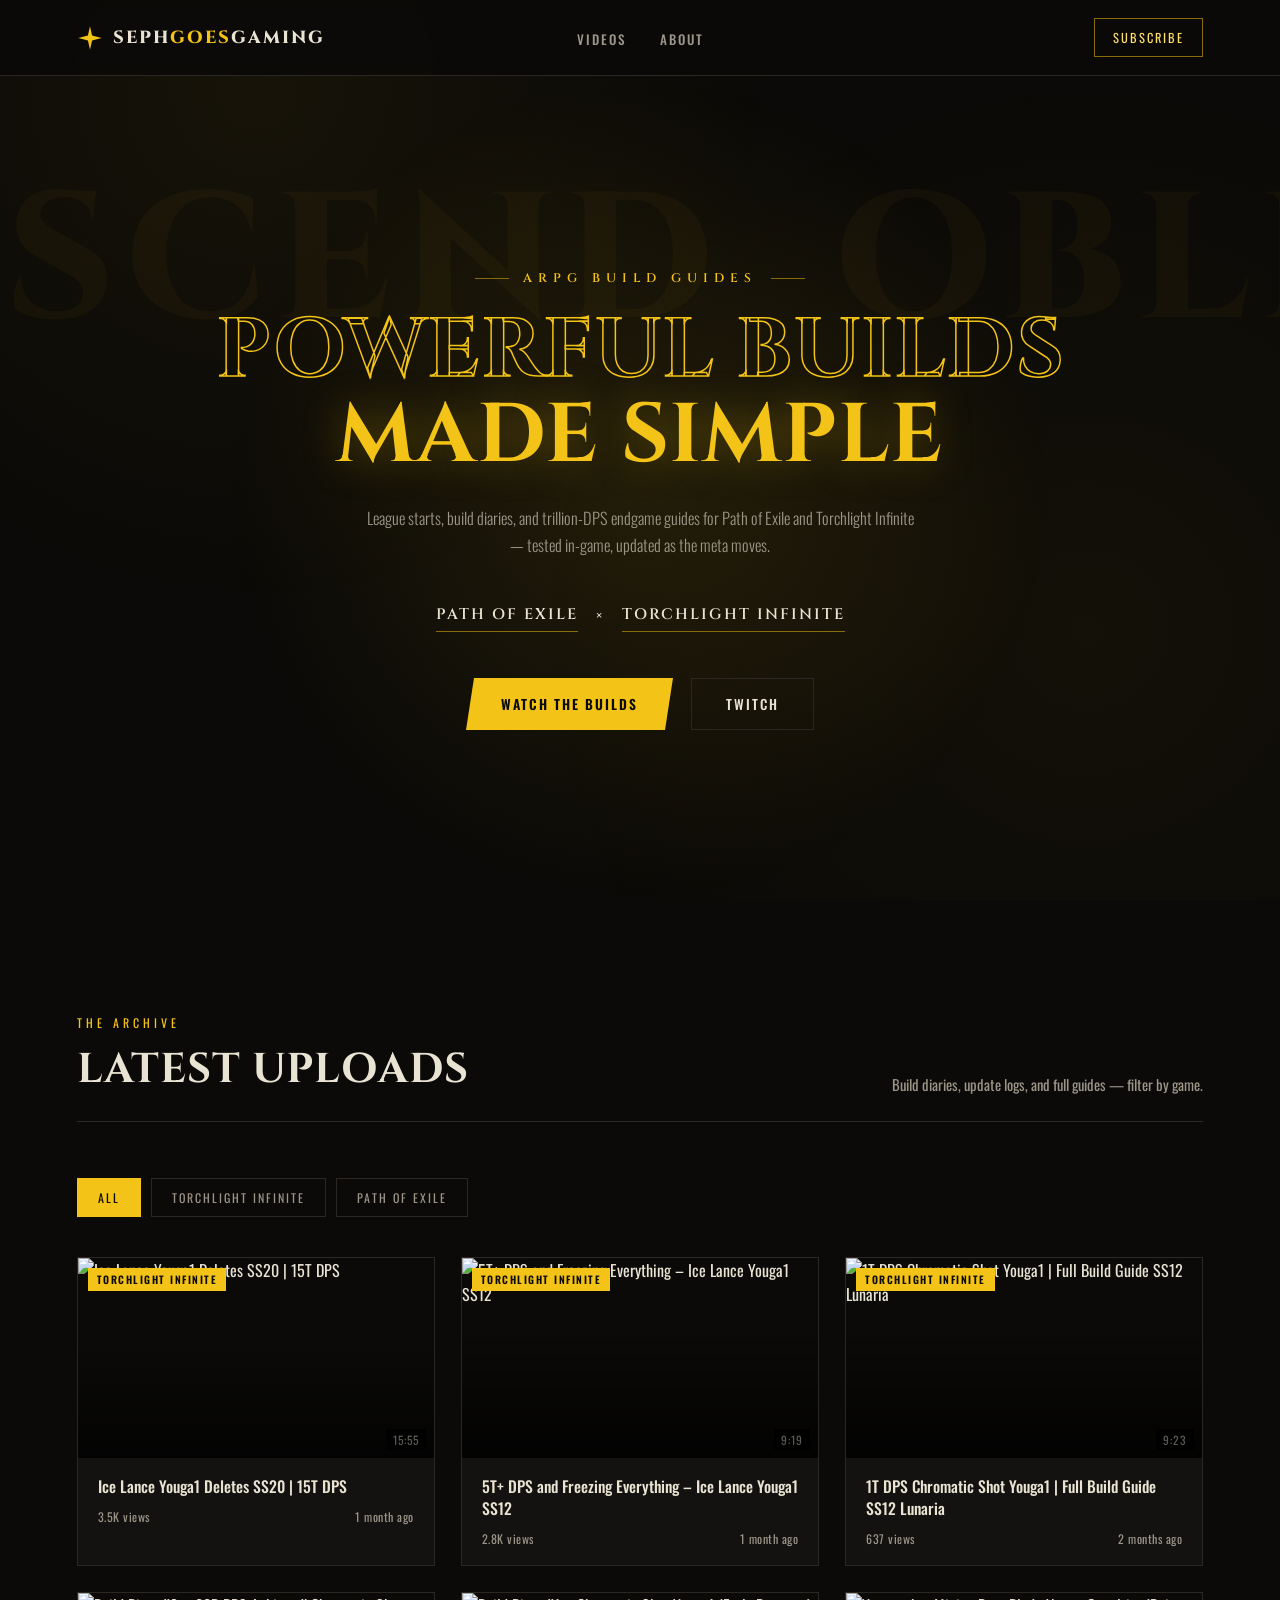
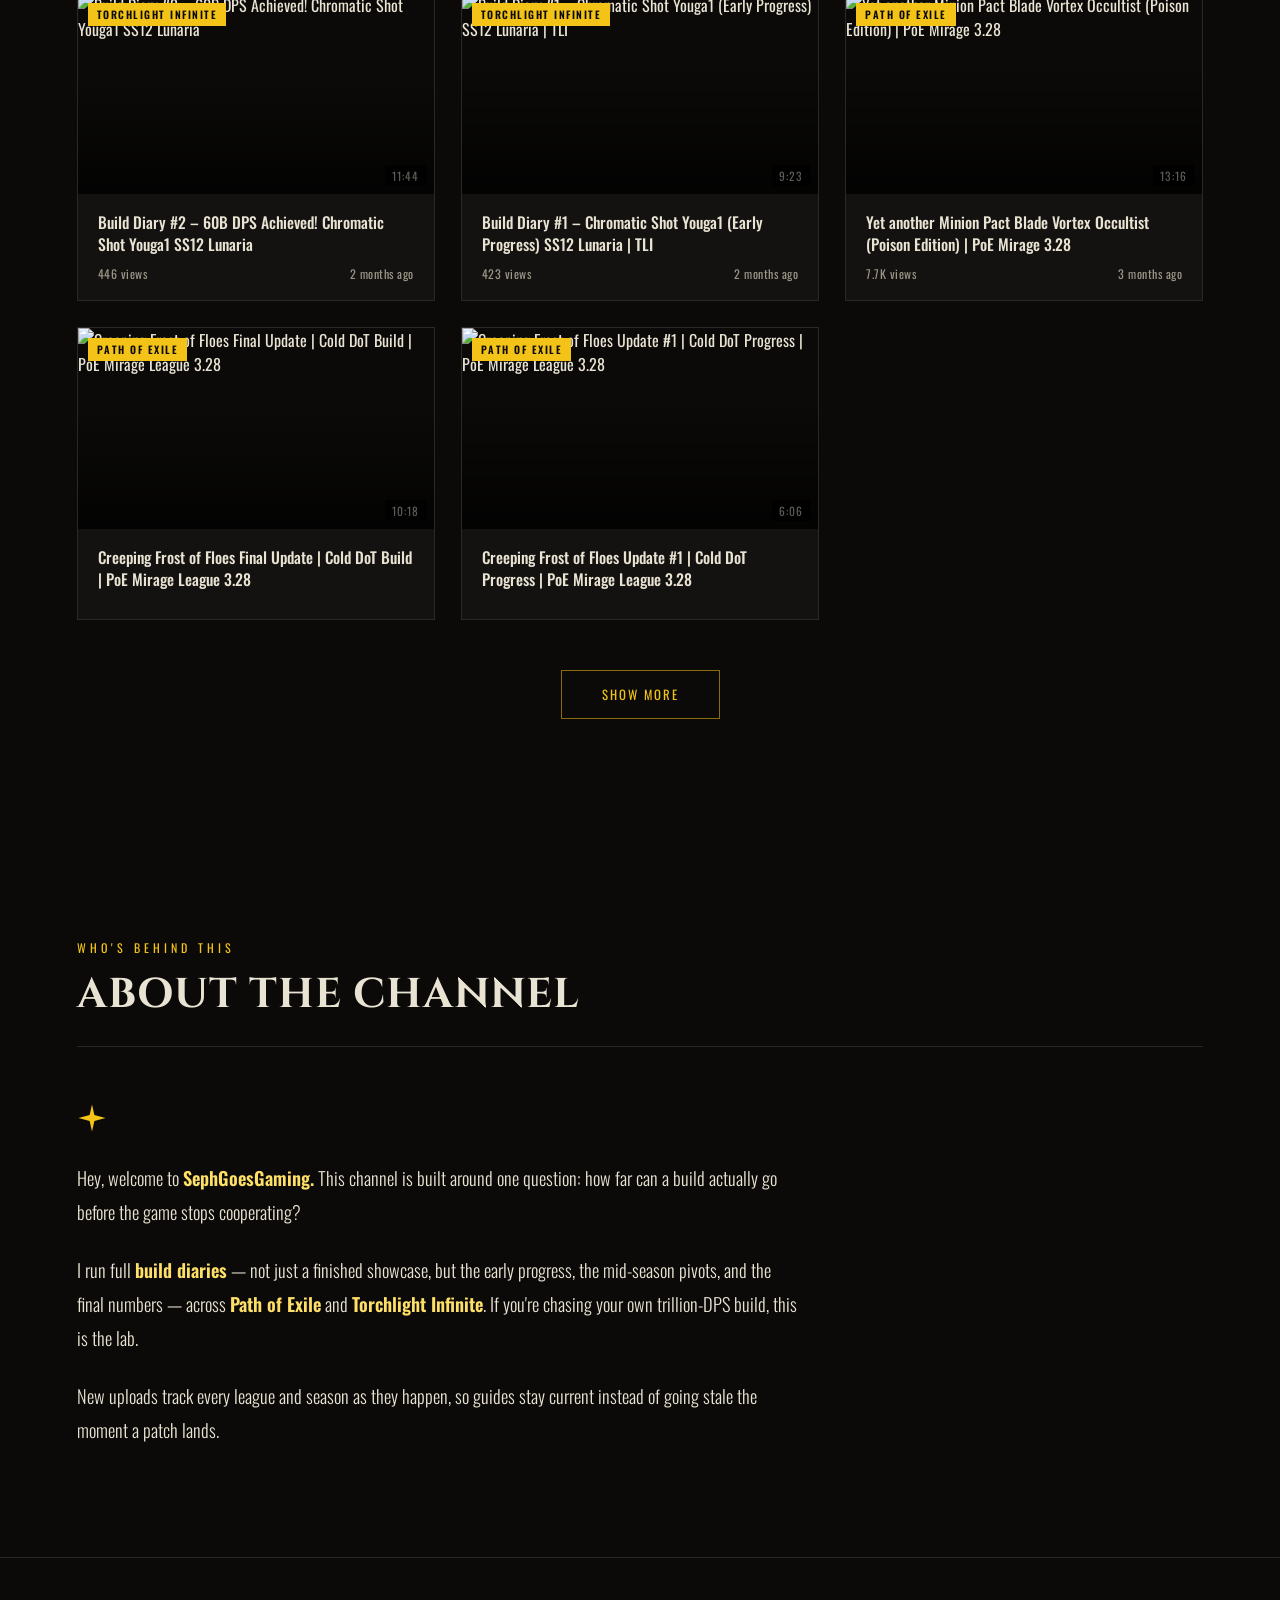
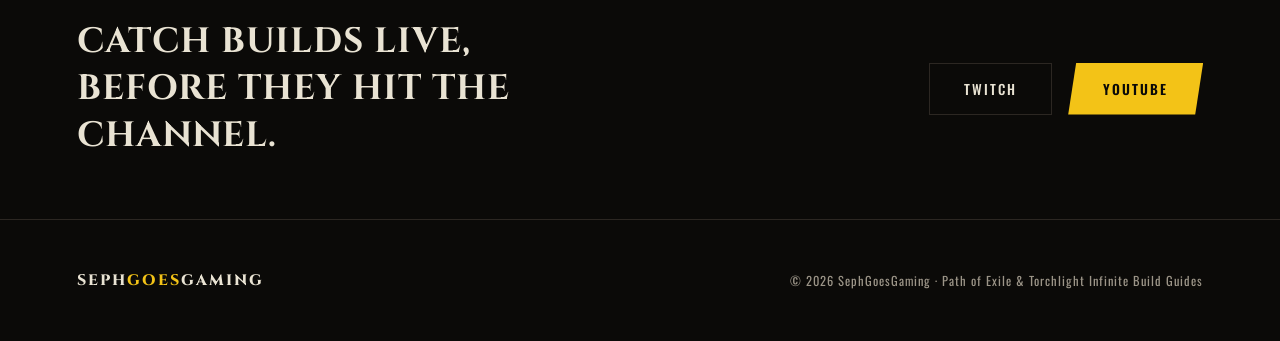
==== commit 0e5c39b8: "Update index.html" ====
--- a/index.html
+++ b/index.html
@@ -28,7 +28,7 @@
   <div class="hero-glow"></div>
   <div class="hero-rune">EXILE&nbsp;&nbsp;ASCEND&nbsp;&nbsp;OBLITERATE</div>
   <div class="eyebrow hero-in" style="animation-delay:.05s">ARPG Build Guides</div>
-  <h1 class="hero-in" style="animation-delay:.18s"><span class="stroke">BUILDS THAT</span><br><span class="fill">BREAK THE GAME</span></h1>
+  <h1 class="hero-in" style="animation-delay:.18s"><span class="stroke">Powerful Builds</span><br><span class="fill">Made Simple</span></h1>
   <p class="hero-sub hero-in" style="animation-delay:.32s">League starts, build diaries, and trillion-DPS endgame guides for Path of Exile and Torchlight Infinite — tested in-game, updated as the meta moves.</p>
 
   <div class="hero-games hero-in" style="animation-delay:.46s">
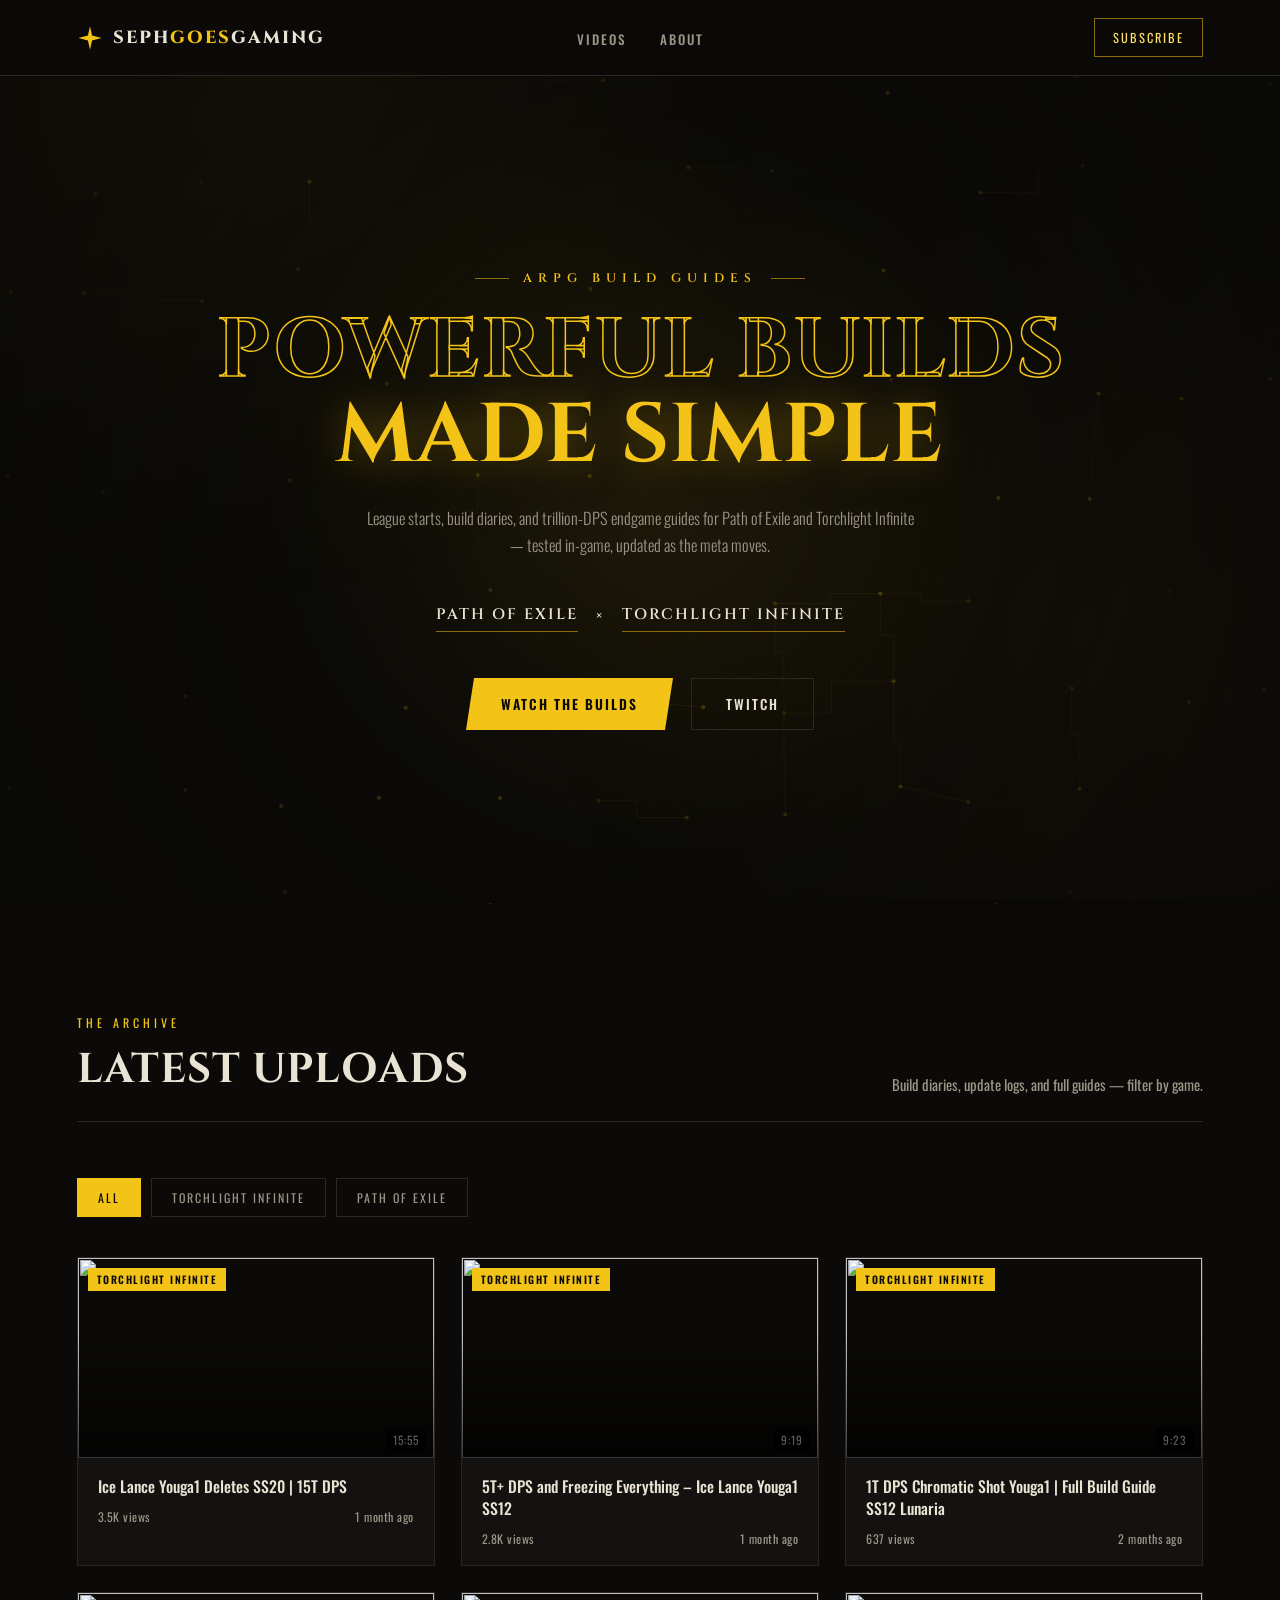
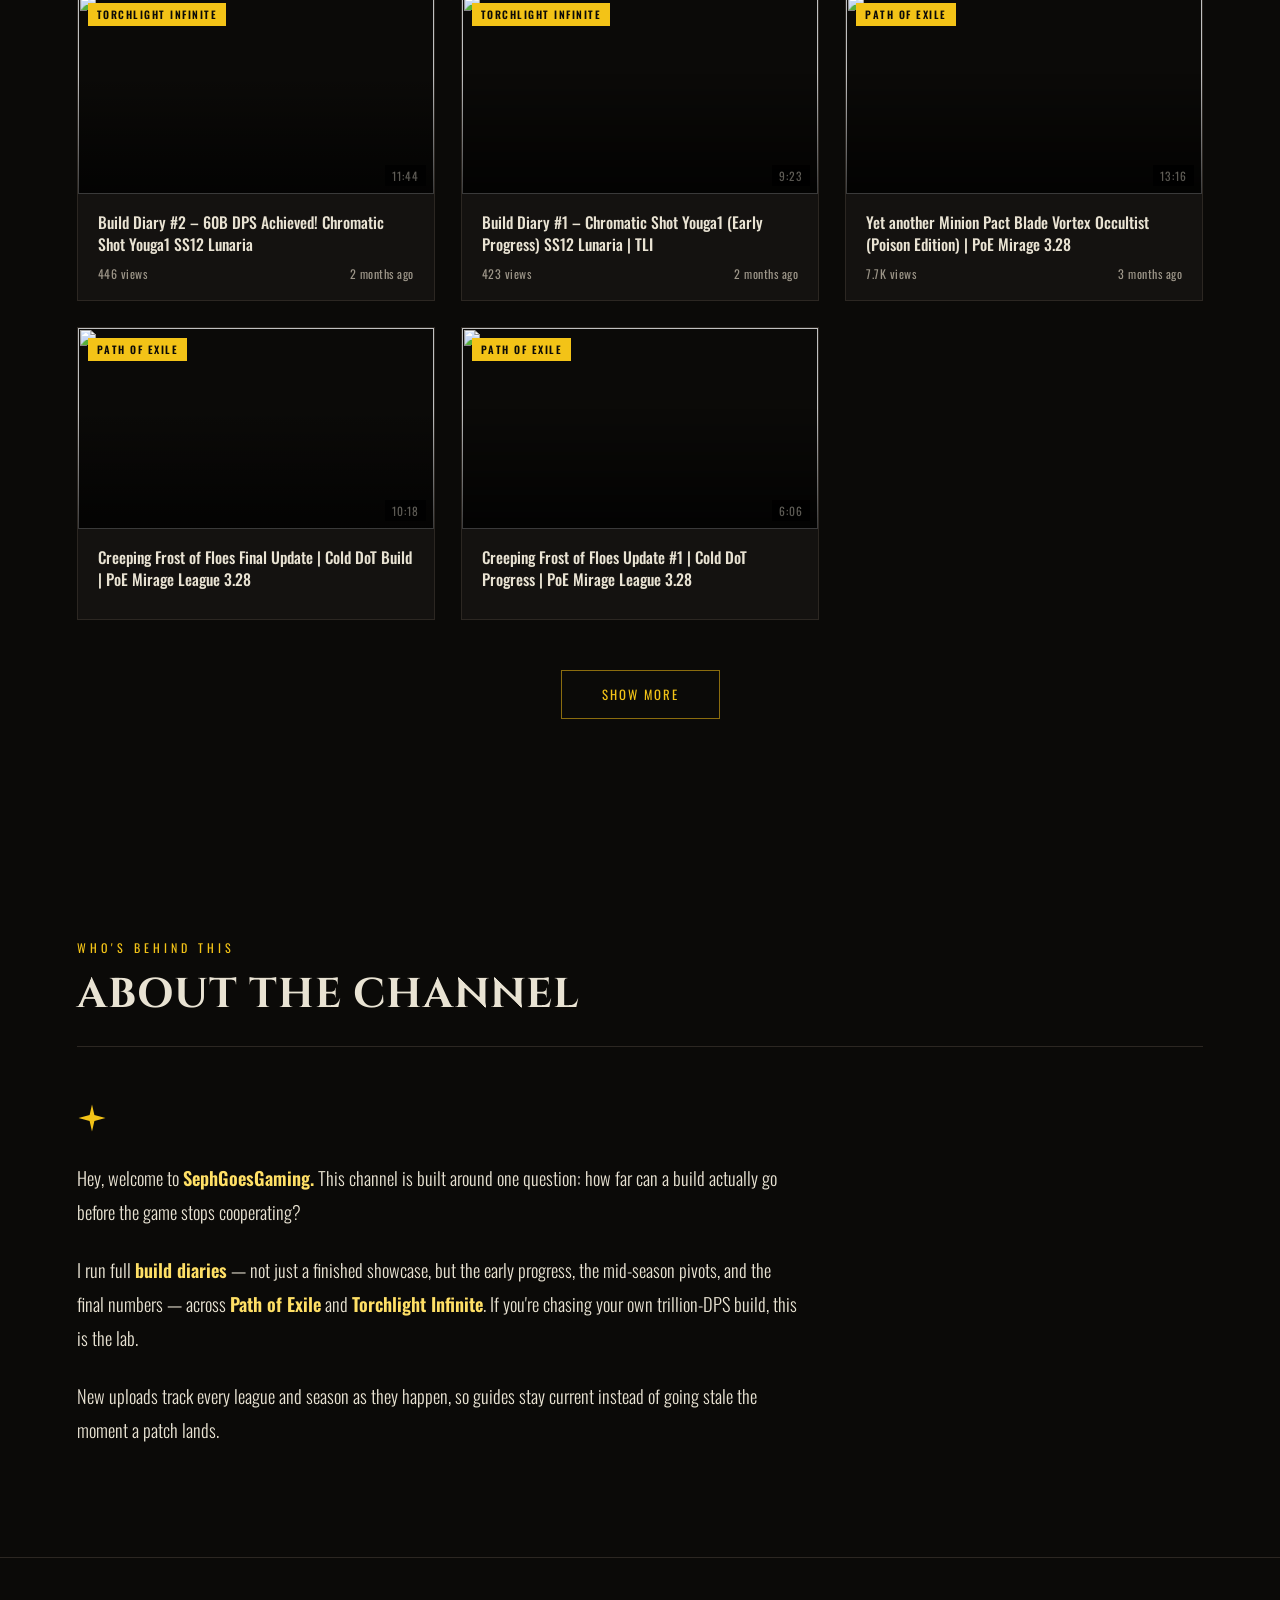
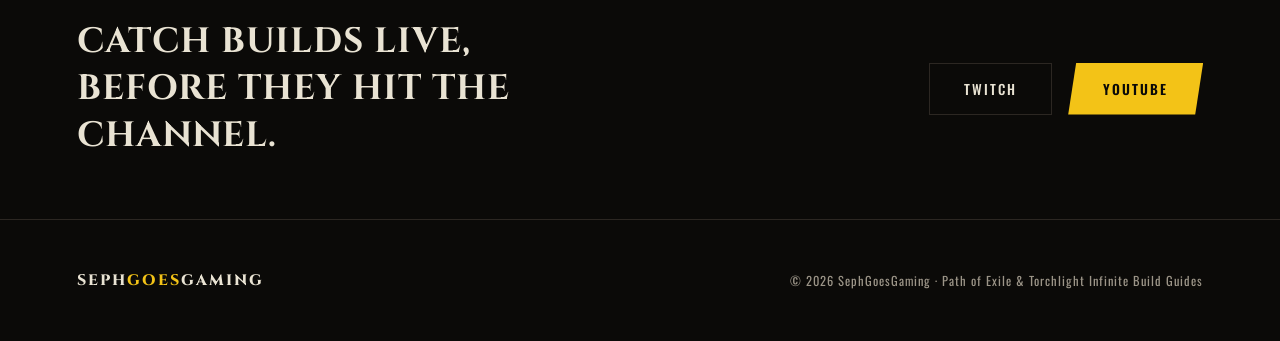
==== commit 4fd62612: "update slogan/background" ====
--- a/index.html
+++ b/index.html
@@ -6,7 +6,7 @@
 <meta name="description" content="Path of Exile and Torchlight Infinite build diaries, league-start plans, and trillion-DPS guides from SephGoesGaming.">
 <meta name="viewport" content="width=device-width, initial-scale=1.0">
 <link rel="icon" type="image/svg+xml" href="assets/favicon.svg">
-<link rel="stylesheet" href="css/style.css?v=5">
+<link rel="stylesheet" href="css/style.css?v=8">
 </head>
 <body>
 
@@ -26,9 +26,9 @@
 
 <section class="hero">
   <div class="hero-glow"></div>
-  <div class="hero-rune">EXILE&nbsp;&nbsp;ASCEND&nbsp;&nbsp;OBLITERATE</div>
+  <canvas id="heroCircuit"></canvas>
   <div class="eyebrow hero-in" style="animation-delay:.05s">ARPG Build Guides</div>
-  <h1 class="hero-in" style="animation-delay:.18s"><span class="stroke">Powerful Builds</span><br><span class="fill">Made Simple</span></h1>
+  <h1 class="hero-in" style="animation-delay:.18s"><span class="stroke">POWERFUL BUILDS</span><br><span class="fill">MADE SIMPLE</span></h1>
   <p class="hero-sub hero-in" style="animation-delay:.32s">League starts, build diaries, and trillion-DPS endgame guides for Path of Exile and Torchlight Infinite — tested in-game, updated as the meta moves.</p>
 
   <div class="hero-games hero-in" style="animation-delay:.46s">
@@ -111,8 +111,7 @@
   </div>
 </div>
 
-<script src="js/videos.js?v=5"></script>
-<script src="js/script.js?v=5"></script>
-
+<script src="js/videos.js?v=8"></script>
+<script src="js/script.js?v=8"></script>
 </body>
 </html>
--- a/css/style.css
+++ b/css/style.css
@@ -81,13 +81,12 @@
 .hero-glow{
   position:absolute; top:50%; left:50%; width:900px; height:900px;
   transform:translate(-50%,-50%);
-  background:radial-gradient(circle, rgba(243,195,23,0.10) 0%, transparent 65%);
+  background:radial-gradient(circle, rgba(243,195,23,0.08) 0%, transparent 60%);
   z-index:0; pointer-events:none;
 }
-.hero-rune{
-  position:absolute; font-size:14vw; font-family:'Cinzel',serif; font-weight:800;
-  color:rgba(243,195,23,0.035); letter-spacing:10px; white-space:nowrap;
-  top:8%; z-index:0; user-select:none;
+#heroCircuit{
+  position:absolute; inset:0; width:100%; height:100%;
+  z-index:0; pointer-events:none; opacity:0.55;
 }
 .eyebrow{
   color:var(--gold); letter-spacing:6px; font-size:0.78rem; font-weight:600;
@@ -205,11 +204,6 @@
   opacity:0; transition:opacity .25s; z-index:2;
 }
 .video-card:hover .play-icon{opacity:1;}
-.thumb .dps{
-  font-family:'Cinzel',serif; font-weight:800; color:var(--gold-bright);
-  font-size:1.4rem; padding:16px; text-shadow:0 2px 10px rgba(0,0,0,0.8);
-  letter-spacing:1px;
-}
 .thumb .duration{
   position:absolute; bottom:8px; right:8px; background:rgba(0,0,0,0.8);
   color:var(--bone); font-size:0.72rem; padding:2px 7px; letter-spacing:1px;
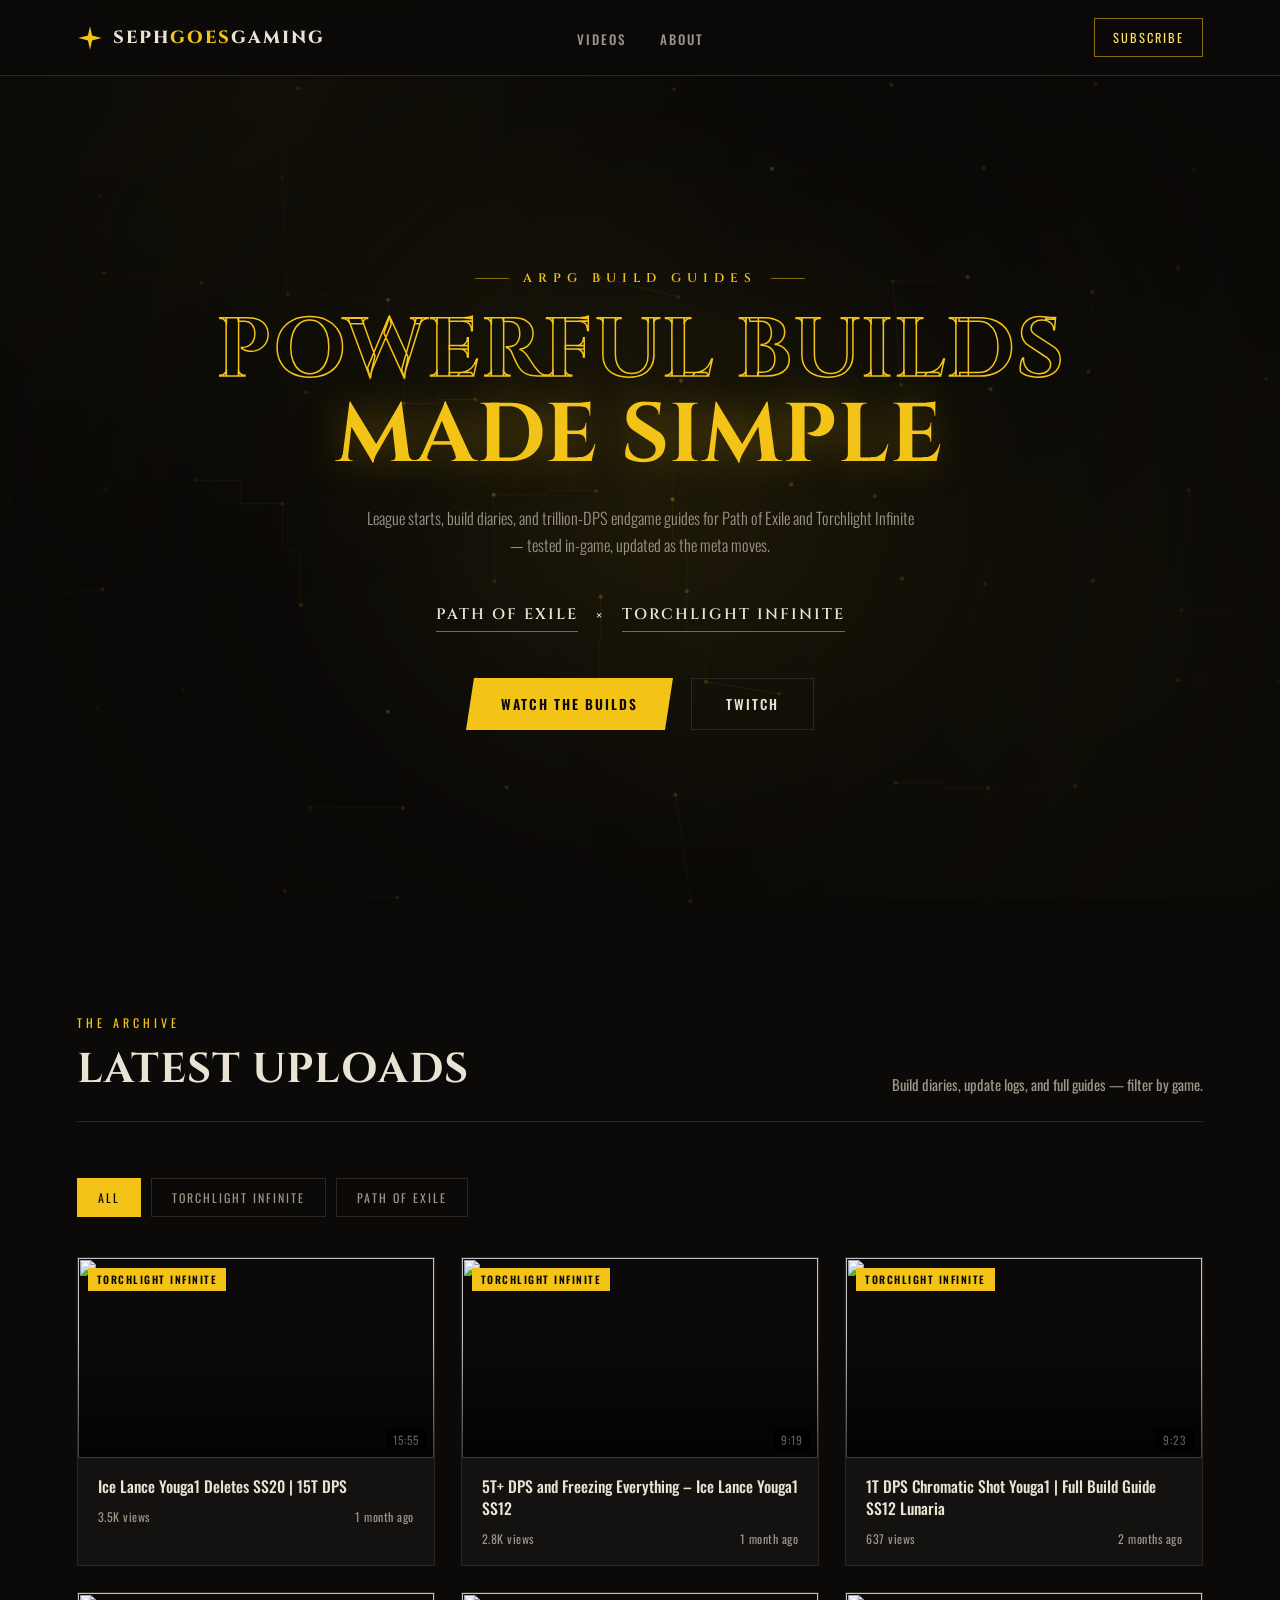
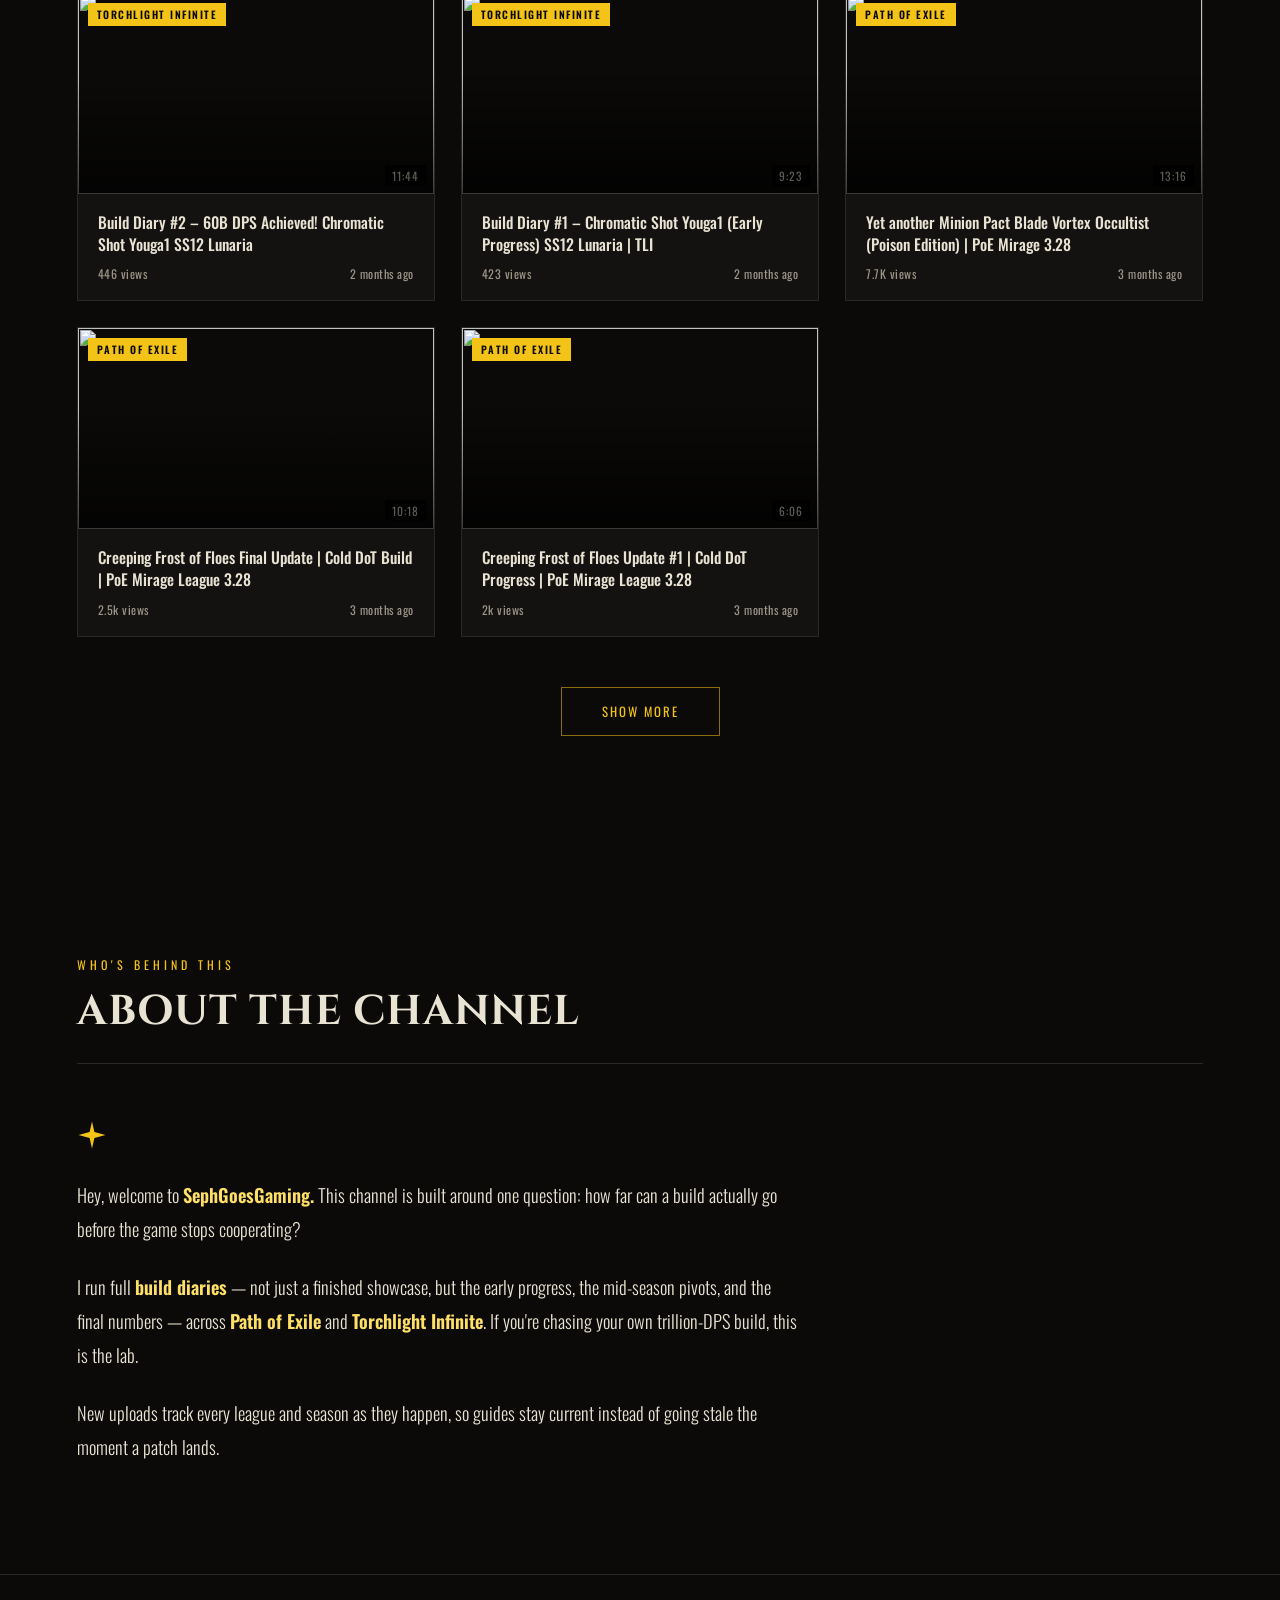
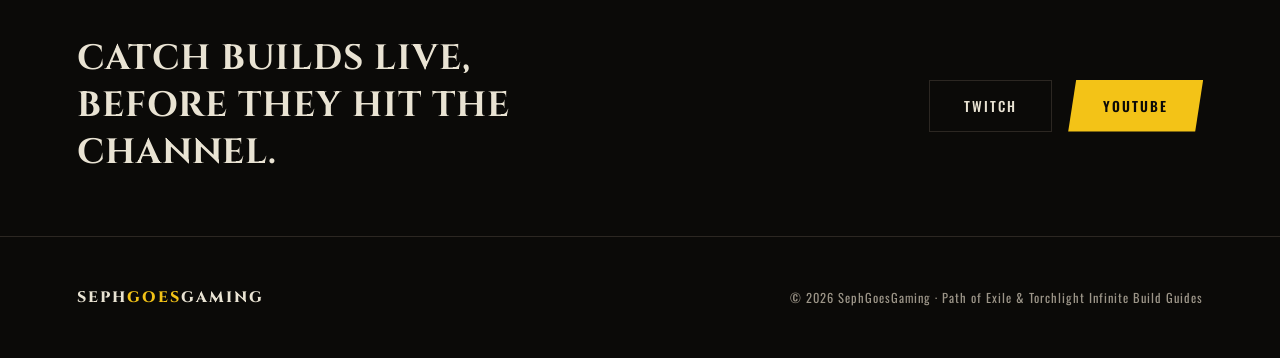
==== commit a14d1047: "Update index.html" ====
--- a/index.html
+++ b/index.html
@@ -111,7 +111,7 @@
   </div>
 </div>
 
-<script src="js/videos.js?v=8"></script>
-<script src="js/script.js?v=8"></script>
+<script src="js/videos.js?v=12"></script>
+<script src="js/script.js?v=12"></script>
 </body>
 </html>
